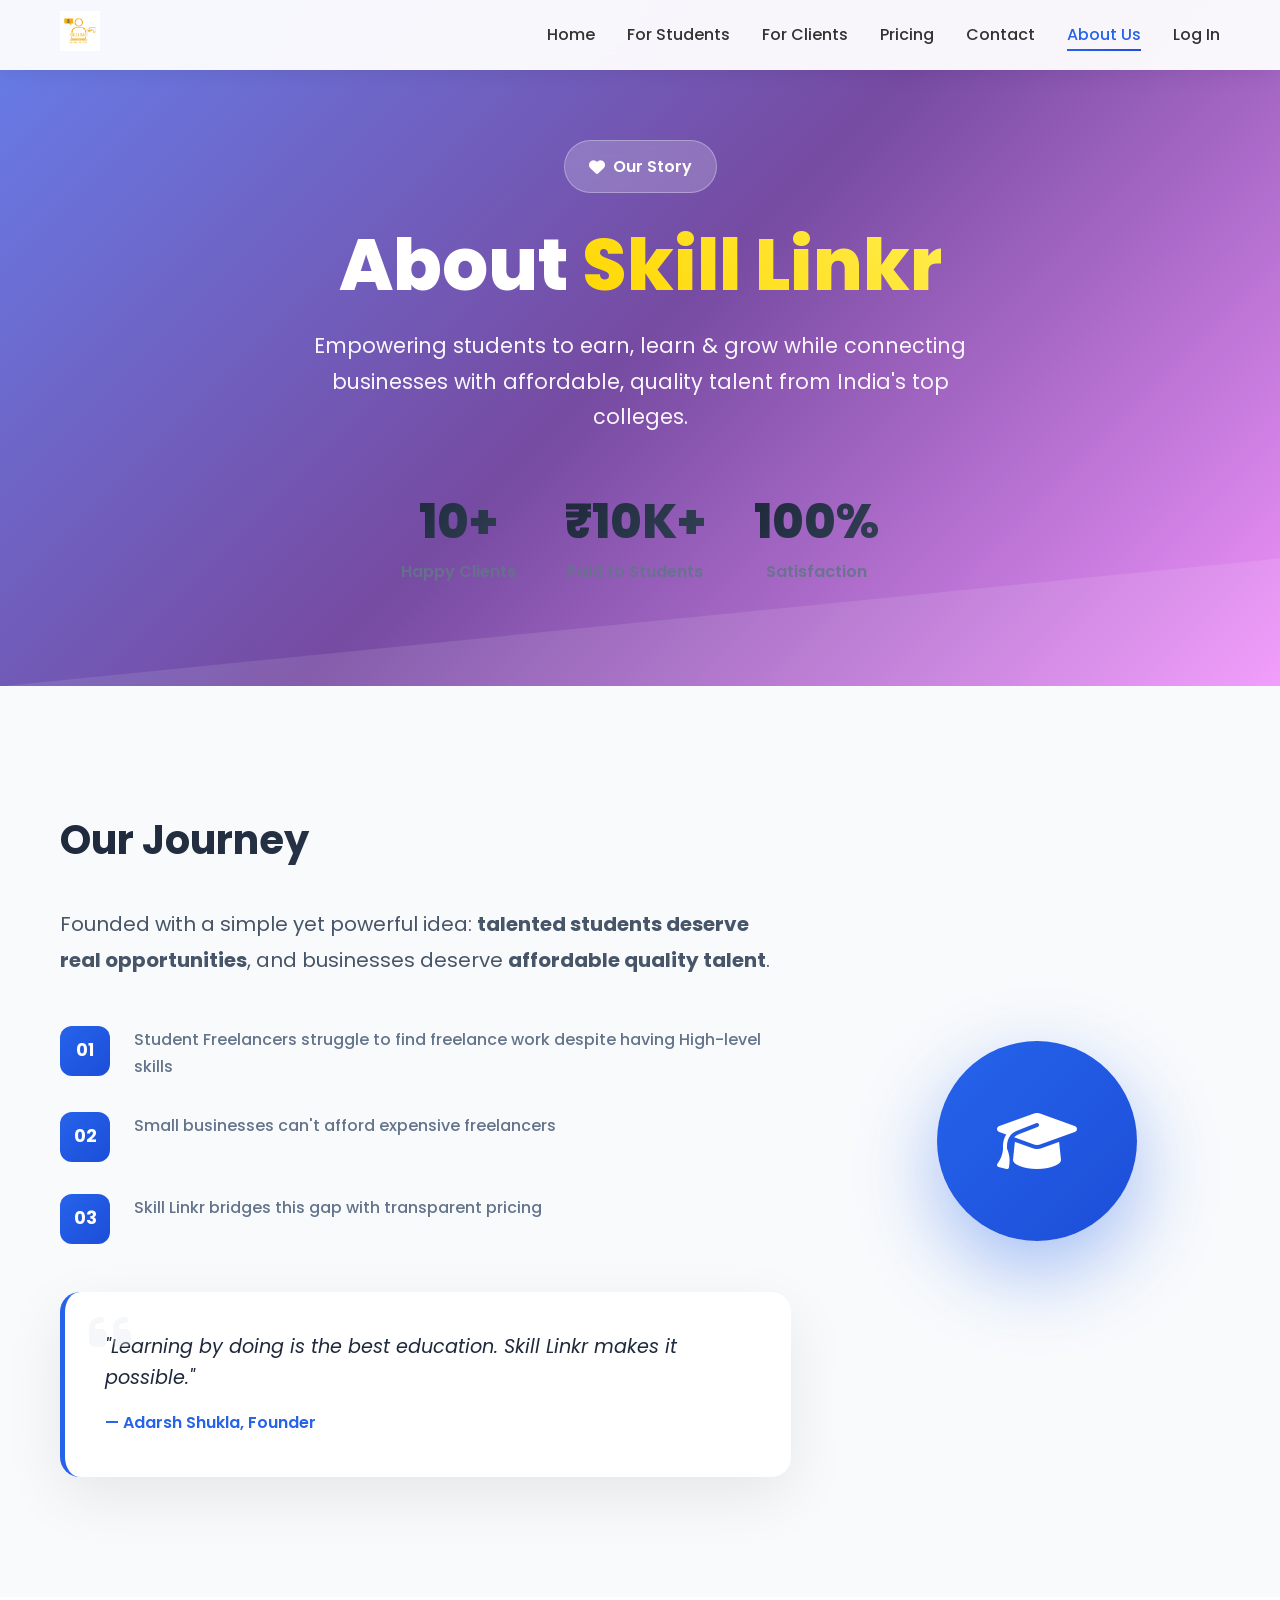
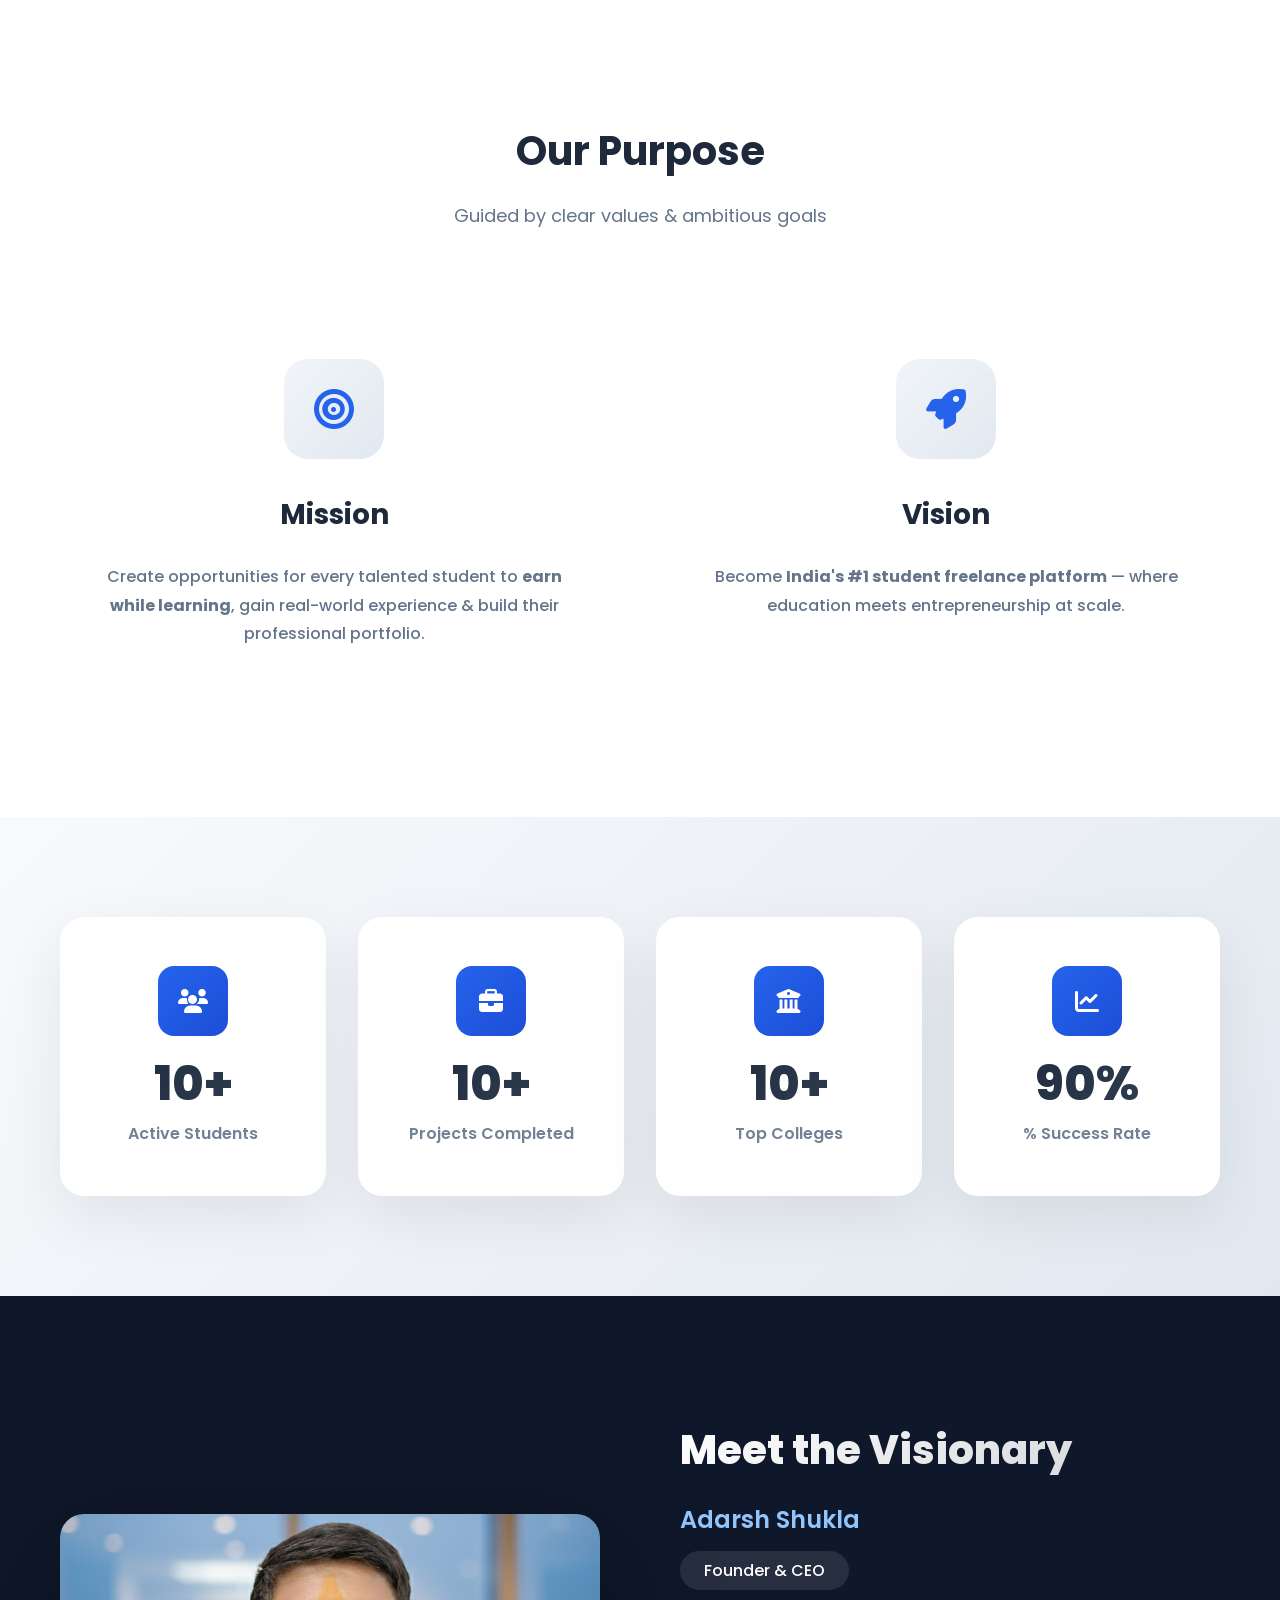
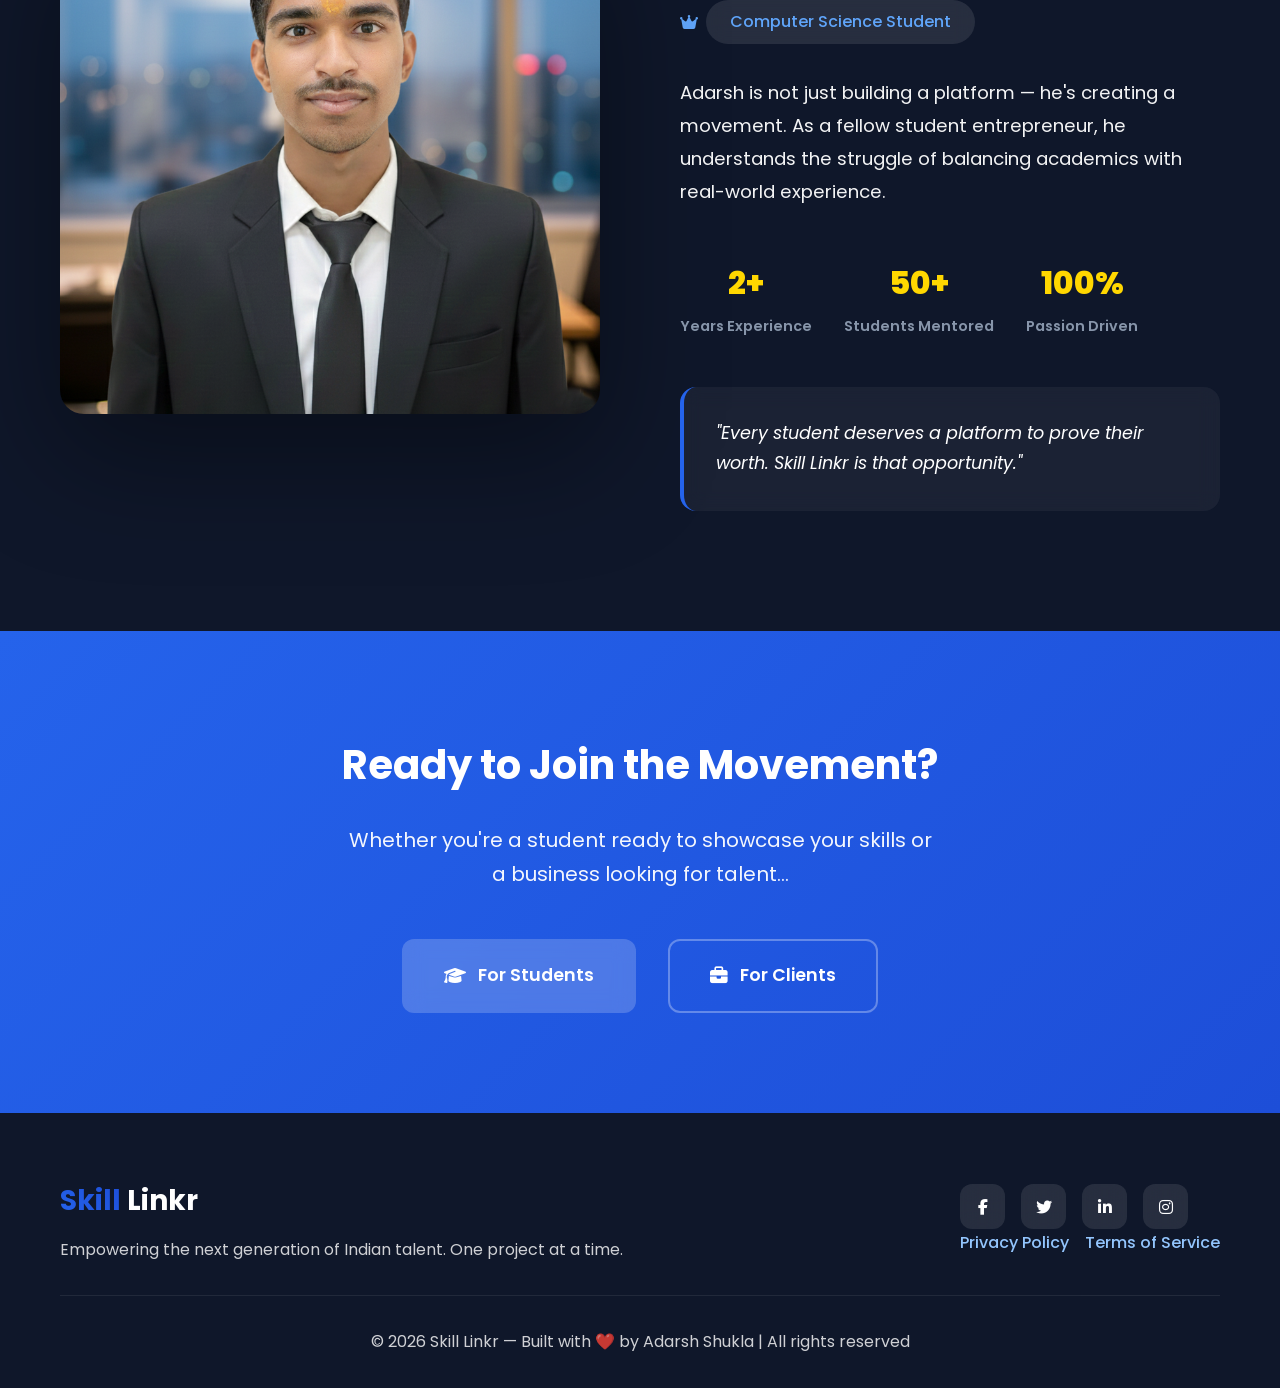
==== about.html @ 1a281417 "Update about.html" ====
<!DOCTYPE html>
<html lang="en">
<head>
  <meta charset="UTF-8" />
  <meta name="viewport" content="width=device-width, initial-scale=1.0" />
  <title>About Us | Skill Linkr - Empowering Student Talent</title>
  <meta name="description" content="Learn about Skill Linkr's mission to empower students through freelancing opportunities & connect businesses with affordable talent.">
  <link href="https://fonts.googleapis.com/css2?family=Poppins:wght@300;400;500;600;700;800&display=swap" rel="stylesheet">
  <link rel="stylesheet" href="https://cdnjs.cloudflare.com/ajax/libs/font-awesome/6.4.0/css/all.min.css">
  <link rel="stylesheet" href="styleabout.css">
</head>
<body>
  <!-- Navbar --> 
  <header class="header"> 
    <div class="container"> 
      <div class="logo">  
        <img src="_Skill Linkr Personal Logo (1).png" alt="Skill Linkr Logo">
      </div>
      <div class="menu-toggle">
        <i class="fas fa-bars"></i>
      </div>
      <nav class="nav">
        <ul id="nav-menu">
          <li><a href="index.html">Home</a></li>
          <li><a href="for-students.html">For Students</a></li>
          <li><a href="for-client.html">For Clients</a></li>
          <li><a href="pricing.html">Pricing</a></li>
          <li><a href="contact.html">Contact</a></li>
          <li><a href="about.html" class="active">About Us</a></li>
          <li><a href="login.html" id="log In">Log In</a></li>
        </ul>
      </nav>
    </div>
  </header>

  <!-- Hero Section -->
  <section class="hero-about">
    <div class="container">
      <div class="hero-content">
        <div class="hero-badge">
          <i class="fas fa-heart"></i>
          <span>Our Story</span>
        </div>
        <h1>About <span>Skill Linkr</span></h1>
        <p class="hero-subtitle">
          Empowering students to earn, learn & grow while connecting businesses 
          with affordable, quality talent from India's top colleges.
        </p>
        <div class="hero-stats">
          <div class="stat">
            <div class="stat-number">10+</div>
            <div class="stat-label">Happy Clients</div>
          </div>
          <div class="stat">
            <div class="stat-number">₹10K+</div>
            <div class="stat-label">Paid to Students</div>
          </div>
          <div class="stat">
            <div class="stat-number">100%</div>
            <div class="stat-label">Satisfaction</div>
          </div>
        </div>
      </div>
    </div>
  </section>

  <!-- Story Section -->
  <section class="about-story">
    <div class="container">
      <div class="story-content">
        <div class="story-text">
          <h2>Our Journey</h2>
          <p class="story-lead">
            Founded with a simple yet powerful idea: <strong>talented students deserve real opportunities</strong>, 
            and businesses deserve <strong>affordable quality talent</strong>.
          </p>
          <div class="story-points">
            <div class="story-point">
              <div class="point-number">01</div>
              <p>Student Freelancers struggle to find freelance work despite having High-level skills</p>
            </div>
            <div class="story-point">
              <div class="point-number">02</div>
              <p>Small businesses can't afford expensive freelancers</p>
            </div>
            <div class="story-point">
              <div class="point-number">03</div>
              <p>Skill Linkr bridges this gap with transparent pricing</p>
            </div>
          </div>
          <blockquote class="story-quote">
            <i class="fas fa-quote-left"></i>
            <p>"Learning by doing is the best education. Skill Linkr makes it possible."</p>
            <cite>— Adarsh Shukla, Founder</cite>
          </blockquote>
        </div>
        <div class="story-visual">
          <div class="visual-circle">
            <i class="fas fa-graduation-cap"></i>
          </div>
        </div>
      </div>
    </div>
  </section>

  <!-- Mission & Vision -->
  <section class="about-mission">
    <div class="container">
      <div class="section-header">
        <h2>Our Purpose</h2>
        <p>Guided by clear values & ambitious goals</p>
      </div>
      <div class="mission-grid">
        <div class="mission-card mission">
          <div class="mission-icon">
            <i class="fas fa-bullseye"></i>
          </div>
          <h3>Mission</h3>
          <p>
            Create opportunities for every talented student to <strong>earn while learning</strong>, 
            gain real-world experience & build their professional portfolio.
          </p>
        </div>
        <div class="mission-card vision">
          <div class="mission-icon">
            <i class="fas fa-rocket"></i>
          </div>
          <h3>Vision</h3>
          <p>
            Become <strong>India's #1 student freelance platform</strong> — where 
            education meets entrepreneurship at scale.
          </p>
        </div>
      </div>
    </div>
  </section>

  <!-- Stats Section -->
  <section class="about-stats">
    <div class="container">
      <div class="stats-grid">
        <div class="stat-card">
          <div class="stat-icon">
            <i class="fas fa-users"></i>
          </div>
          <div class="stat-number" data-target="500">10+</div>
          <div class="stat-label">Active Students</div>
        </div>
        <div class="stat-card">
          <div class="stat-icon">
            <i class="fas fa-briefcase"></i>
          </div>
          <div class="stat-number" data-target="250">10+</div>
          <div class="stat-label">Projects Completed</div>
        </div>
        <div class="stat-card">
          <div class="stat-icon">
            <i class="fas fa-university"></i>
          </div>
          <div class="stat-number" data-target="50">10+</div>
          <div class="stat-label">Top Colleges</div>
        </div>
        <div class="stat-card">
          <div class="stat-icon">
            <i class="fas fa-chart-line"></i>
          </div>
          <div class="stat-number" data-target="98">90%</div>
          <div class="stat-label">% Success Rate</div>
        </div>
      </div>
    </div>
  </section>

  <!-- Founder Section -->
  <section class="founder-section">
    <div class="container">
      <div class="founder-container">
        <div class="founder-image">
          <img src="adarshshukla.png" alt="Adarsh Shukla - Founder of Skill Linkr" loading="lazy">
          <div class="image-overlay">
            <div class="overlay-content">
              <i class="fab fa-instagram"></i>
              <a href="https://www.instagram.com/radheyvallabh8/" target="_blank" rel="noopener noreferrer">
                Follow @radheyvallabh8
              </a>
            </div>
          </div>
        </div>
        
        <div class="founder-content">
          <h2>Meet the Visionary</h2>
          <h3>Adarsh Shukla</h3>
          <div class="founder-role">
            <span>Founder & CEO</span>
            <div class="role-highlight">
              <i class="fas fa-crown"></i>
              <span>Computer Science Student</span>
            </div>
          </div>
          
          <p class="founder-bio">
            Adarsh is not just building a platform — he's creating a movement. 
            As a fellow student entrepreneur, he understands the struggle of 
            balancing academics with real-world experience.
          </p>
          
          <div class="founder-stats">
            <div class="founder-stat">
              <div class="stat-value">2+</div>
              <div class="stat-label">Years Experience</div>
            </div>
            <div class="founder-stat">
              <div class="stat-value">50+</div>
              <div class="stat-label">Students Mentored</div>
            </div>
            <div class="founder-stat">
              <div class="stat-value">100%</div>
              <div class="stat-label">Passion Driven</div>
            </div>
          </div>
          
          <blockquote class="founder-quote">
            "Every student deserves a platform to prove their worth. Skill Linkr is that opportunity."
          </blockquote>
        </div>
      </div>
    </div>
  </section>

  <!-- CTA Section -->
  <section class="about-cta">
    <div class="container">
      <h2>Ready to Join the Movement?</h2>
      <p>Whether you're a student ready to showcase your skills or a business looking for talent...</p>
      <div class="cta-buttons">
        <a href="for-students.html" class="btn btn-primary">
          <i class="fas fa-graduation-cap"></i>
          For Students
        </a>
        <a href="for-client.html" class="btn btn-secondary">
          <i class="fas fa-briefcase"></i>
          For Clients
        </a>
      </div>
    </div>
  </section>

  <!-- Footer -->
  <footer class="footer">
    <div class="container">
      <div class="footer-content">
        <div class="footer-left">
          <h4><span>Skill</span> Linkr</h4>
          <p>Empowering the next generation of Indian talent. One project at a time.</p>
        </div>
        <div class="footer-right">
          <div class="social-links">
            <a href="#"><i class="fab fa-facebook-f"></i></a>
            <a href="#"><i class="fab fa-twitter"></i></a>
            <a href="#"><i class="fab fa-linkedin-in"></i></a>
            <a href="https://www.instagram.com/radheyvallabh8/" target="_blank" rel="noopener noreferrer">
              <i class="fab fa-instagram"></i>
            </a>
          </div>
          <div class="footer-links">
            <a href="privacy.html">Privacy Policy</a>
            <a href="terms.html">Terms of Service</a>
          </div>
        </div>
      </div>
      <div class="footer-bottom">
        <p>© 2026 Skill Linkr — Built with ❤️ by Adarsh Shukla | All rights reserved</p>
      </div>
    </div>
  </footer>

  <script src="about-scriptabout.js"></script>
</body>
</html>
---- styleabout.css ----
/* style.css - Enhanced About Page */
* {
  margin: 0;
  padding: 0;
  box-sizing: border-box;
}

body {
  font-family: 'Poppins', sans-serif;
  line-height: 1.7;
  color: #2d3748;
  overflow-x: hidden;
}

.container {
  max-width: 1200px;
  margin: 0 auto;
  padding: 0 20px;
}

/* Header - Same as previous pages */
.header {
  background: rgba(255, 255, 255, 0.95);
  backdrop-filter: blur(10px);
  position: fixed;
  top: 0;
  width: 100%;
  z-index: 1000;
  box-shadow: 0 2px 20px rgba(0, 0, 0, 0.08);
  transition: all 0.3s ease;
}

.header .container {
  display: flex;
  justify-content: space-between;
  align-items: center;
  padding: 1rem 20px;
  height: 70px;
}

.logo img { height: 40px; width: auto; }

.menu-toggle {
  display: none;
  font-size: 1.5rem;
  cursor: pointer;
  color: #2563eb;
}

.nav ul {
  display: flex;
  list-style: none;
  gap: 2rem;
  align-items: center;
}

.nav a {
  text-decoration: none;
  color: #333;
  font-weight: 500;
  transition: all 0.3s ease;
  position: relative;
}

.nav a:hover, .nav a.active { color: #2563eb; }

.nav a.active::after {
  content: '';
  position: absolute;
  bottom: -5px;
  left: 0;
  width: 100%;
  height: 2px;
  background: linear-gradient(90deg, #2563eb, #1d4ed8);
}

/* Hero Section */
.hero-about {
  background: linear-gradient(135deg, #667eea 0%, #764ba2 50%, #f093fb 100%);
  color: white;
  padding: 140px 0 100px;
  position: relative;
  overflow: hidden;
}

.hero-about::before {
  content: '';
  position: absolute;
  inset: 0;
  background: url('data:image/svg+xml,<svg xmlns="http://www.w3.org/2000/svg" viewBox="0 0 1000 100" fill="rgba(255,255,255,0.1)"><polygon points="0,100 1000,0 1000,100"/></svg>');
  background-size: cover;
}

.hero-content {
  text-align: center;
  max-width: 900px;
  margin: 0 auto;
}

.hero-badge {
  display: inline-flex;
  align-items: center;
  gap: 0.5rem;
  background: rgba(255, 255, 255, 0.2);
  backdrop-filter: blur(10px);
  padding: 0.75rem 1.5rem;
  border-radius: 50px;
  margin-bottom: 2rem;
  font-weight: 600;
  border: 1px solid rgba(255, 255, 255, 0.3);
}

.hero-about h1 {
  font-size: clamp(3rem, 6vw, 4.5rem);
  font-weight: 800;
  margin-bottom: 1.5rem;
  line-height: 1.1;
}

.hero-about h1 span {
  background: linear-gradient(45deg, #ffd700, #ffed4e);
  -webkit-background-clip: text;
  -webkit-text-fill-color: transparent;
  background-clip: text;
}

.hero-subtitle {
  font-size: 1.3rem;
  opacity: 0.95;
  margin-bottom: 4rem;
  max-width: 700px;
  margin-left: auto;
  margin-right: auto;
  font-weight: 400;
}

.hero-stats {
  display: flex;
  justify-content: center;
  gap: 3rem;
  flex-wrap: wrap;
}

.stat {
  text-align: center;
}

.stat-number {
  font-size: 2.5rem;
  font-weight: 800;
  background: linear-gradient(45deg, #fff, rgba(255,255,255,0.8));
  -webkit-background-clip: text;
  -webkit-text-fill-color: transparent;
  background-clip: text;
  margin-bottom: 0.25rem;
  line-height: 1;
}

.stat-label {
  font-size: 0.95rem;
  opacity: 0.9;
  font-weight: 500;
}

/* Story Section */
.about-story {
  padding: 120px 0;
  background: #f8fafc;
}

.story-content {
  display: grid;
  grid-template-columns: 2fr 1fr;
  gap: 4rem;
  align-items: center;
}

.story-text h2 {
  font-size: 2.5rem;
  font-weight: 700;
  margin-bottom: 2rem;
  background: linear-gradient(135deg, #1e293b, #334155);
  -webkit-background-clip: text;
  -webkit-text-fill-color: transparent;
  background-clip: text;
}

.story-lead {
  font-size: 1.25rem;
  color: #475569;
  margin-bottom: 3rem;
  line-height: 1.8;
}

.story-points {
  display: flex;
  flex-direction: column;
  gap: 2rem;
  margin-bottom: 3rem;
}

.story-point {
  display: flex;
  align-items: flex-start;
  gap: 1.5rem;
}

.point-number {
  width: 50px;
  height: 50px;
  background: linear-gradient(135deg, #2563eb, #1d4ed8);
  color: white;
  border-radius: 12px;
  display: flex;
  align-items: center;
  justify-content: center;
  font-weight: 700;
  font-size: 1.1rem;
  flex-shrink: 0;
}

.story-point p {
  flex: 1;
  color: #64748b;
  line-height: 1.7;
  font-weight: 500;
}

.story-quote {
  background: white;
  padding: 2.5rem;
  border-radius: 20px;
  border-left: 5px solid #2563eb;
  box-shadow: 0 20px 60px rgba(0, 0, 0, 0.08);
  font-style: italic;
  position: relative;
}

.story-quote i {
  font-size: 3rem;
  color: #e2e8f0;
  position: absolute;
  top: 1rem;
  left: 1.5rem;
  opacity: 0.3;
}

.story-quote p {
  font-size: 1.2rem;
  color: #1e293b;
  margin-bottom: 1rem;
  line-height: 1.6;
}

.story-quote cite {
  font-weight: 600;
  color: #2563eb;
  font-style: normal;
}

.story-visual {
  display: flex;
  justify-content: center;
  align-items: center;
}

.visual-circle {
  width: 200px;
  height: 200px;
  background: linear-gradient(135deg, #2563eb, #1d4ed8);
  border-radius: 50%;
  display: flex;
  align-items: center;
  justify-content: center;
  color: white;
  font-size: 4rem;
  box-shadow: 0 30px 80px rgba(37, 99, 235, 0.4);
  animation: float 6s ease-in-out infinite;
}

@keyframes float {
  0%, 100% { transform: translateY(0px); }
  50% { transform: translateY(-20px); }
}

/* Mission Section */
.about-mission {
  padding: 120px 0;
  background: white;
}

.section-header {
  text-align: center;
  max-width: 600px;
  margin: 0 auto 5rem;
}

.section-header h2 {
  font-size: 2.5rem;
  font-weight: 700;
  margin-bottom: 1rem;
  color: #1e293b;
}

.section-header p {
  color: #64748b;
  font-size: 1.125rem;
}

.mission-grid {
  display: grid;
  grid-template-columns: 1fr 1fr;
  gap: 4rem;
}

.mission-card {
  text-align: center;
  padding: 3rem 2rem;
}

.mission-icon {
  width: 100px;
  height: 100px;
  margin: 0 auto 2rem;
  background: linear-gradient(135deg, #f1f5f9, #e2e8f0);
  border-radius: 24px;
  display: flex;
  align-items: center;
  justify-content: center;
  font-size: 2.5rem;
  color: #2563eb;
  transition: all 0.3s ease;
}

.mission.mission-icon { background: linear-gradient(135deg, #10b981, #059669); color: white; }
.vision.mission-icon { background: linear-gradient(135deg, #f59e0b, #d97706); color: white; }

.mission-card:hover .mission-icon {
  transform: scale(1.1) rotate(5deg);
}

.mission-card h3 {
  font-size: 1.75rem;
  font-weight: 700;
  margin-bottom: 1.5rem;
  color: #1e293b;
}

.mission-card p {
  color: #64748b;
  line-height: 1.8;
  font-weight: 500;
}

/* Stats Section */
.about-stats {
  padding: 100px 0;
  background: linear-gradient(135deg, #f8fafc 0%, #e2e8f0 100%);
}

.stats-grid {
  display: grid;
  grid-template-columns: repeat(auto-fit, minmax(220px, 1fr));
  gap: 2rem;
}

.stat-card {
  background: white;
  padding: 3rem 2rem;
  border-radius: 24px;
  text-align: center;
  box-shadow: 0 20px 60px rgba(0, 0, 0, 0.08);
  transition: all 0.4s cubic-bezier(0.4, 0, 0.2, 1);
  border: 1px solid rgba(255, 255, 255, 0.8);
}

.stat-card:hover {
  transform: translateY(-15px);
  box-shadow: 0 40px 100px rgba(0, 0, 0, 0.15);
}

.stat-icon {
  width: 70px;
  height: 70px;
  margin: 0 auto 1.5rem;
  background: linear-gradient(135deg, #2563eb, #1d4ed8);
  border-radius: 16px;
  display: flex;
  align-items: center;
  justify-content: center;
  color: white;
  font-size: 1.5rem;
}

.stat-number {
  font-size: 3rem;
  font-weight: 800;
  background: linear-gradient(135deg, #1e293b, #334155);
  -webkit-background-clip: text;
  -webkit-text-fill-color: transparent;
  background-clip: text;
  line-height: 1;
  margin-bottom: 0.75rem;
}

.stat-label {
  color: #64748b;
  font-weight: 600;
  font-size: 1rem;
}

/* Founder Section */
.founder-section {
  padding: 120px 0;
  background: #0f172a;
  color: white;
}

.founder-container {
  display: grid;
  grid-template-columns: 1fr 1fr;
  gap: 5rem;
  align-items: center;
}

.founder-image {
  position: relative;
  border-radius: 24px;
  overflow: hidden;
  box-shadow: 0 40px 120px rgba(0, 0, 0, 0.4);
}

.founder-image img {
  width: 100%;
  height: 500px;
  object-fit: cover;
  display: block;
  transition: transform 0.5s ease;
}

.founder-image:hover img {
  transform: scale(1.05);
}

.image-overlay {
  position: absolute;
  inset: 0;
  background: linear-gradient(135deg, rgba(37, 99, 235, 0.9), rgba(29, 78, 216, 0.9));
  display: flex;
  align-items: center;
  justify-content: center;
  opacity: 0;
  transition: all 0.4s ease;
}

.founder-image:hover .image-overlay {
  opacity: 1;
}

.overlay-content {
  text-align: center;
  color: white;
}

.overlay-content i {
  font-size: 2.5rem;
  margin-bottom: 1rem;
  display: block;
}

.overlay-content a {
  color: white;
  text-decoration: none;
  font-weight: 600;
  font-size: 1.1rem;
}

.founder-content h2 {
  font-size: 2.5rem;
  font-weight: 800;
  margin-bottom: 1rem;
  background: linear-gradient(135deg, #fff, rgba(255,255,255,0.8));
  -webkit-background-clip: text;
  -webkit-text-fill-color: transparent;
  background-clip: text;
}

.founder-content h3 {
  font-size: 1.5rem;
  color: #93c5fd;
  margin-bottom: 1rem;
  font-weight: 600;
}

.founder-role {
  margin-bottom: 2rem;
}

.founder-role span {
  background: rgba(255, 255, 255, 0.1);
  padding: 0.5rem 1.5rem;
  border-radius: 50px;
  font-weight: 500;
  backdrop-filter: blur(10px);
}

.role-highlight {
  display: flex;
  align-items: center;
  gap: 0.5rem;
  margin-top: 1rem;
  color: #60a5fa;
  font-weight: 500;
}

.founder-bio {
  font-size: 1.15rem;
  line-height: 1.8;
  margin-bottom: 3rem;
  opacity: 0.95;
}

.founder-stats {
  display: flex;
  gap: 2rem;
  margin-bottom: 3rem;
  flex-wrap: wrap;
}

.founder-stat {
  text-align: center;
}

.founder-stat .stat-value {
  font-size: 2rem;
  font-weight: 800;
  color: #ffd700;
  margin-bottom: 0.25rem;
}

.founder-stat .stat-label {
  color: #94a3b8;
  font-size: 0.9rem;
}

.founder-quote {
  background: rgba(255, 255, 255, 0.05);
  padding: 2rem;
  border-radius: 16px;
  border-left: 4px solid #2563eb;
  backdrop-filter: blur(10px);
  font-style: italic;
  font-size: 1.1rem;
}

/* CTA Section */
.about-cta {
  padding: 100px 0;
  background: linear-gradient(135deg, #2563eb 0%, #1d4ed8 100%);
  color: white;
  text-align: center;
}

.about-cta h2 {
  font-size: 2.5rem;
  font-weight: 700;
  margin-bottom: 1.5rem;
}

.about-cta p {
  font-size: 1.25rem;
  opacity: 0.95;
  margin-bottom: 3rem;
  max-width: 600px;
  margin-left: auto;
  margin-right: auto;
}

.cta-buttons {
  display: flex;
  gap: 2rem;
  justify-content: center;
  flex-wrap: wrap;
}

.btn {
  display: inline-flex;
  align-items: center;
  gap: 0.75rem;
  padding: 1.25rem 2.5rem;
  text-decoration: none;
  border-radius: 12px;
  font-weight: 600;
  font-size: 1.1rem;
  transition: all 0.3s ease;
  border: 2px solid transparent;
}

.btn-primary {
  background: rgba(255, 255, 255, 0.2);
  color: white;
  backdrop-filter: blur(10px);
}

.btn-primary:hover {
  background: rgba(255, 255, 255, 0.3);
  transform: translateY(-3px);
}

.btn-secondary {
  background: transparent;
  color: white;
  border-color: rgba(255, 255, 255, 0.3);
}

.btn-secondary:hover {
  background: rgba(255, 255, 255, 0.2);
  border-color: rgba(255, 255, 255, 0.5);
  transform: translateY(-3px);
}

/* Footer */
.footer {
  background: #0f172a;
  color: white;
  padding: 4rem 0 2rem;
}

.footer-content {
  display: flex;
  justify-content: space-between;
  align-items: center;
  margin-bottom: 2rem;
  flex-wrap: wrap;
  gap: 2rem;
}

.footer-left h4 {
  font-size: 1.75rem;
  margin-bottom: 0.75rem;
}

.footer-left h4 span {
  background: linear-gradient(45deg, #2563eb, #1d4ed8);
  -webkit-background-clip: text;
  -webkit-text-fill-color: transparent;
  background-clip: text;
}

.footer-left p { opacity: 0.8; }

.social-links, .footer-links {
  display: flex;
  gap: 1rem;
  align-items: center;
}

.social-links a {
  width: 45px;
  height: 45px;
  background: rgba(255, 255, 255, 0.1);
  border-radius: 12px;
  display: flex;
  align-items: center;
  justify-content: center;
  color: white;
  text-decoration: none;
  transition: all 0.3s ease;
  backdrop-filter: blur(10px);
}

.social-links a:hover {
  background: #2563eb;
  transform: translateY(-3px);
}

.footer-links a {
  color: #93c5fd;
  text-decoration: none;
  font-weight: 500;
}

.footer-links a:hover { color: #2563eb; }

.footer-bottom {
  border-top: 1px solid rgba(255, 255, 255, 0.1);
  padding-top: 2rem;
  text-align: center;
  opacity: 0.8;
}

/* Responsive */
@media (max-width: 1024px) {
  .story-content,
  .founder-container,
  .mission-grid {
    grid-template-columns: 1fr;
    gap: 3rem;
    text-align: center;
  }
  
  .story-point { justify-content: center; }
}

@media (max-width: 768px) {
  .menu-toggle { display: block; }
  .nav { display: none; position: fixed; /* mobile menu styles */ }
  .nav.active { display: flex; /* mobile active styles */ }
  
  .hero-stats,
  .cta-buttons,
  .founder-stats { flex-direction: column; gap: 1.5rem; }
  
  .stats-grid { grid-template-columns: repeat(2, 1fr); }
}

@media (max-width: 480px) {
  .stats-grid { grid-template-columns: 1fr; }
  .container { padding: 0 15px; }
}

/* Animations */
@keyframes fadeInUp {
  from { opacity: 0; transform: translateY(40px); }
  to { opacity: 1; transform: translateY(0); }
}

@keyframes countUp {
  from { opacity: 0; transform: translateY(20px); }
  to { opacity: 1; transform: translateY(0); }
}

section { opacity: 0; animation: fadeInUp 0.8s ease forwards; }
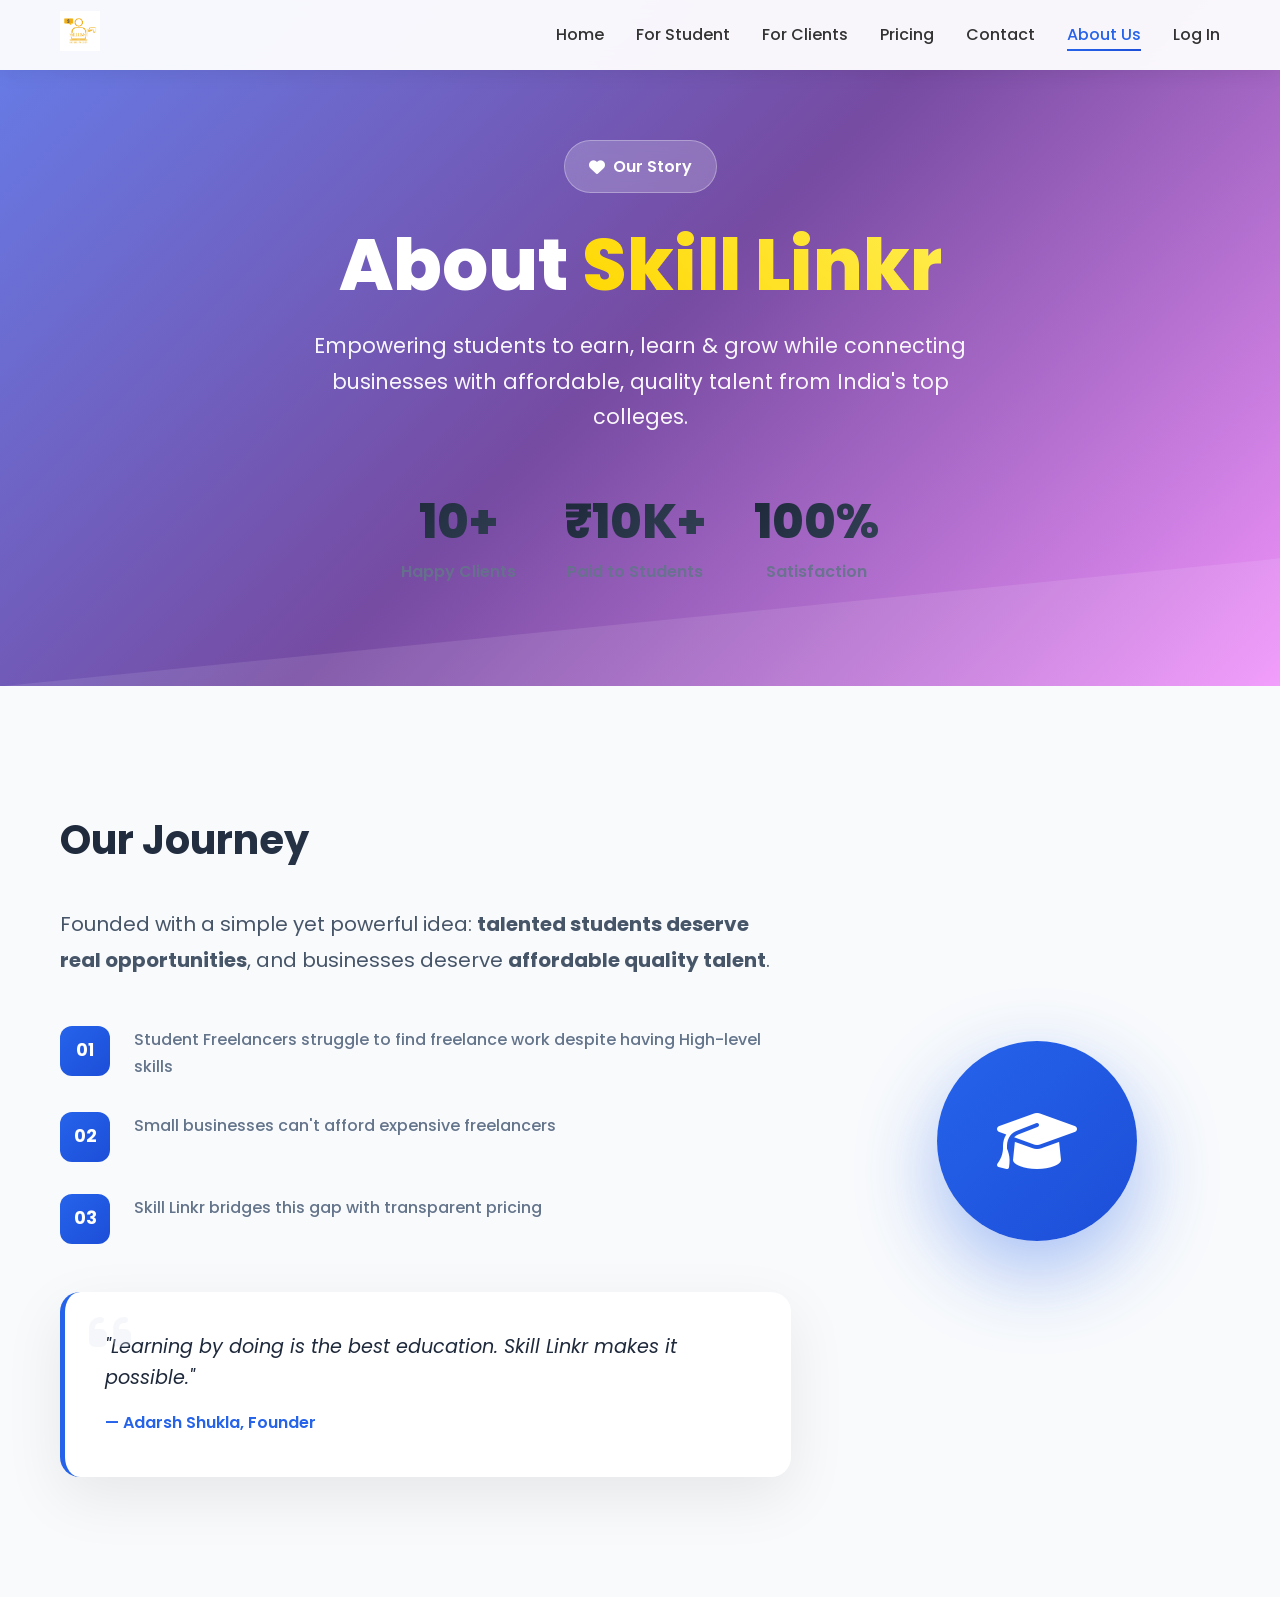
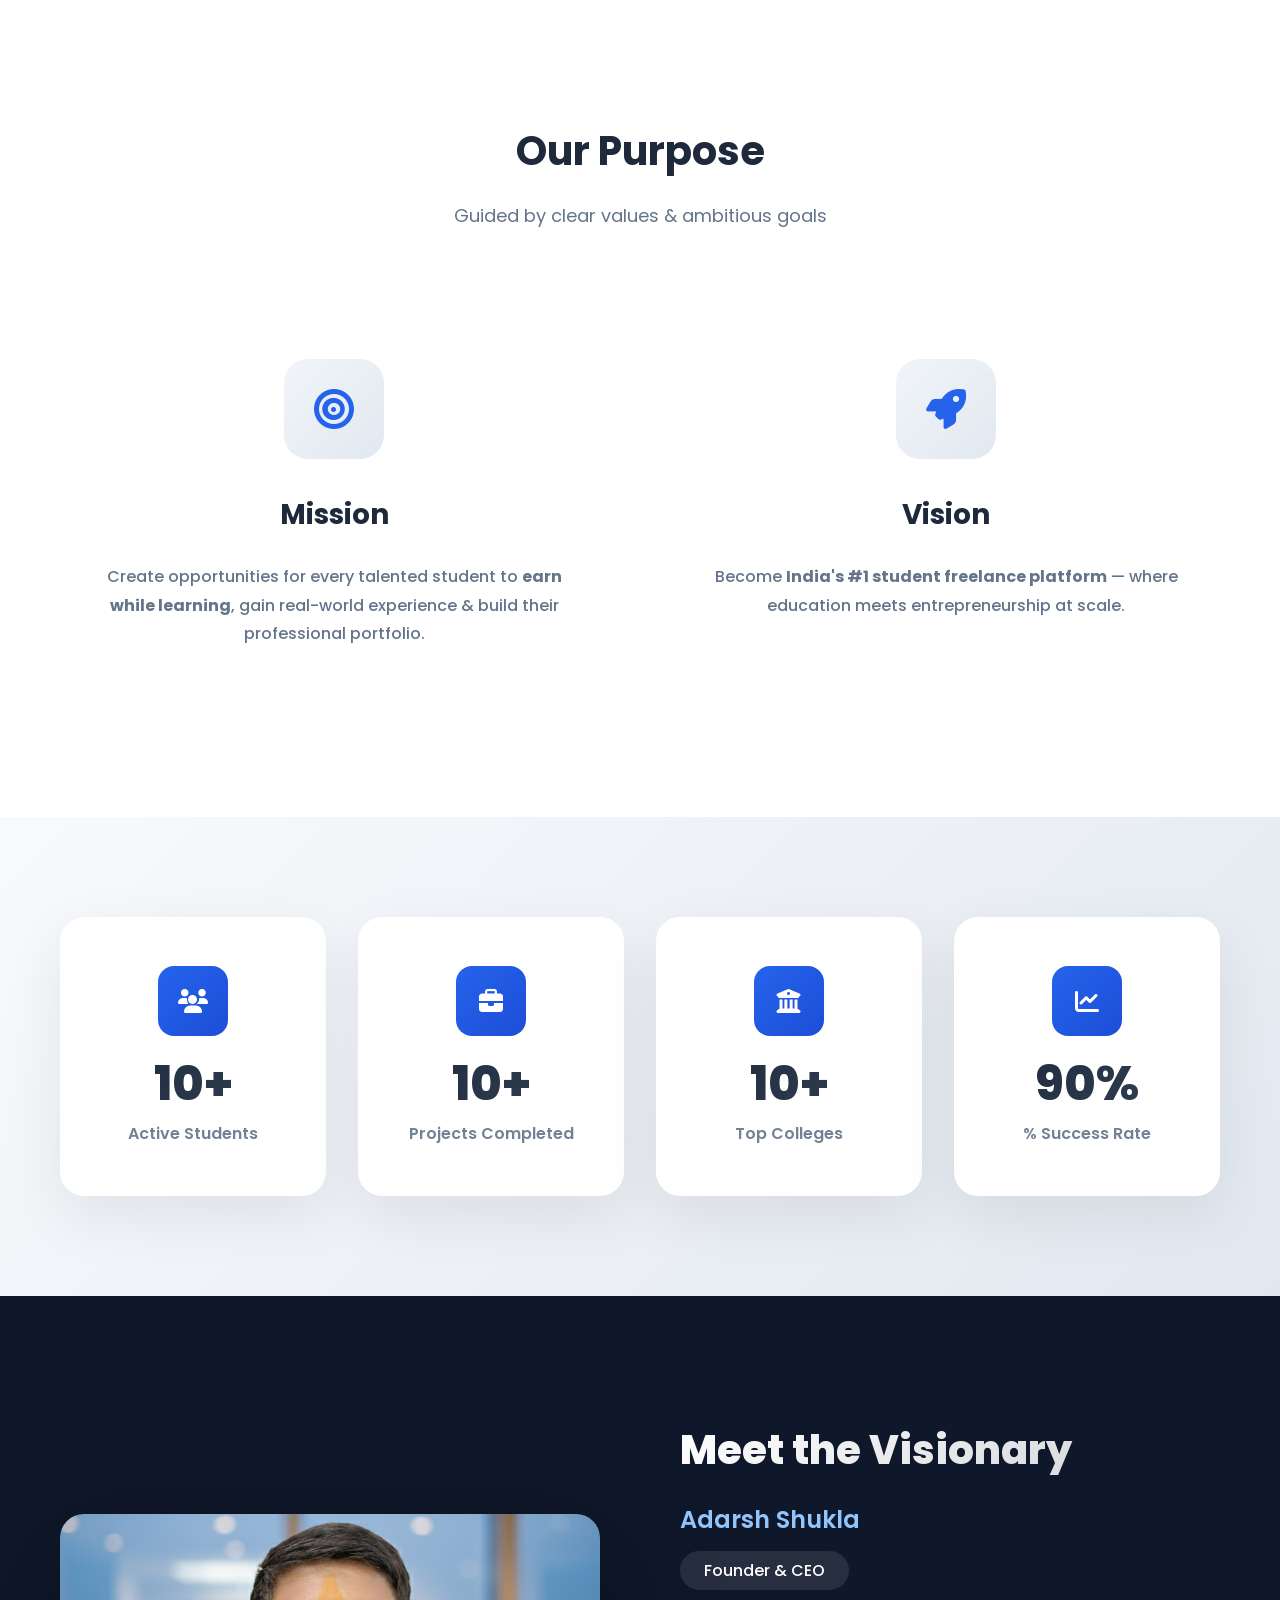
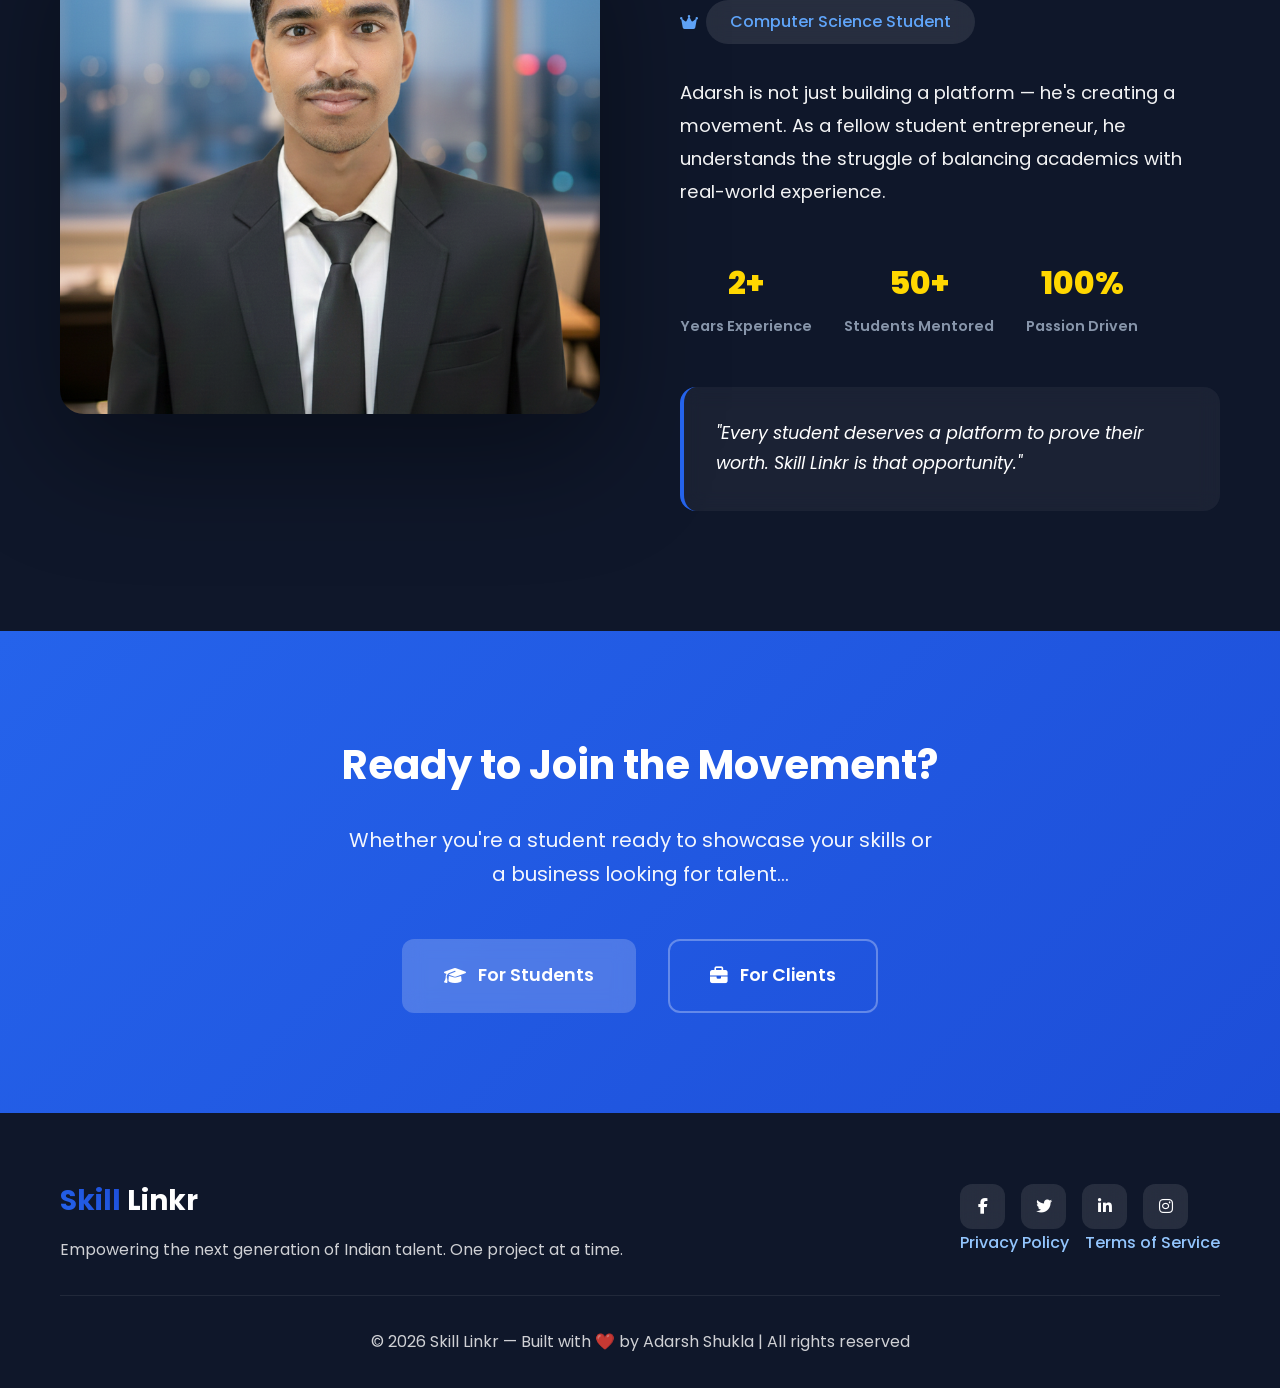
==== commit 9b7abfe8: "Update about.html" ====
--- a/about.html
+++ b/about.html
@@ -22,7 +22,7 @@
       <nav class="nav">
         <ul id="nav-menu">
           <li><a href="index.html">Home</a></li>
-          <li><a href="for-students.html">For Students</a></li>
+          <li><a href="for-students.html">For Student</a></li>
           <li><a href="for-client.html">For Clients</a></li>
           <li><a href="pricing.html">Pricing</a></li>
           <li><a href="contact.html">Contact</a></li>
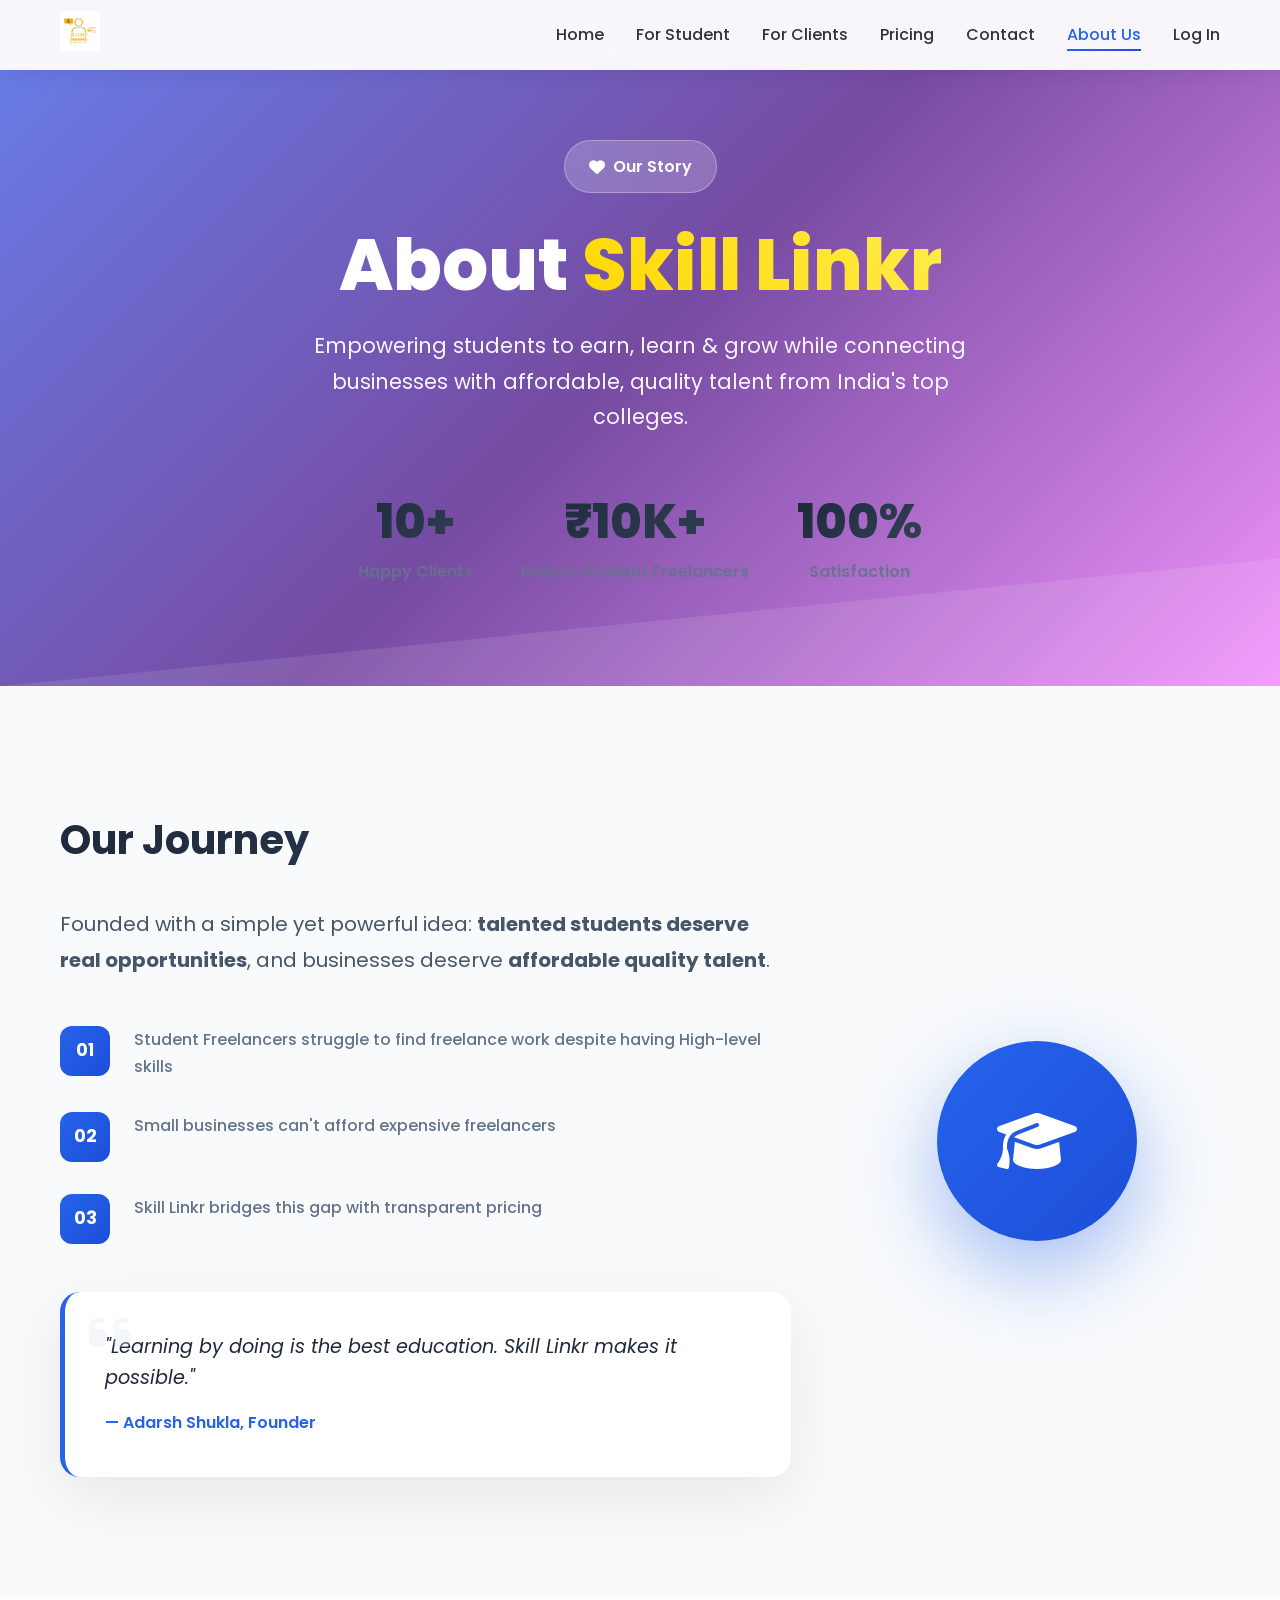
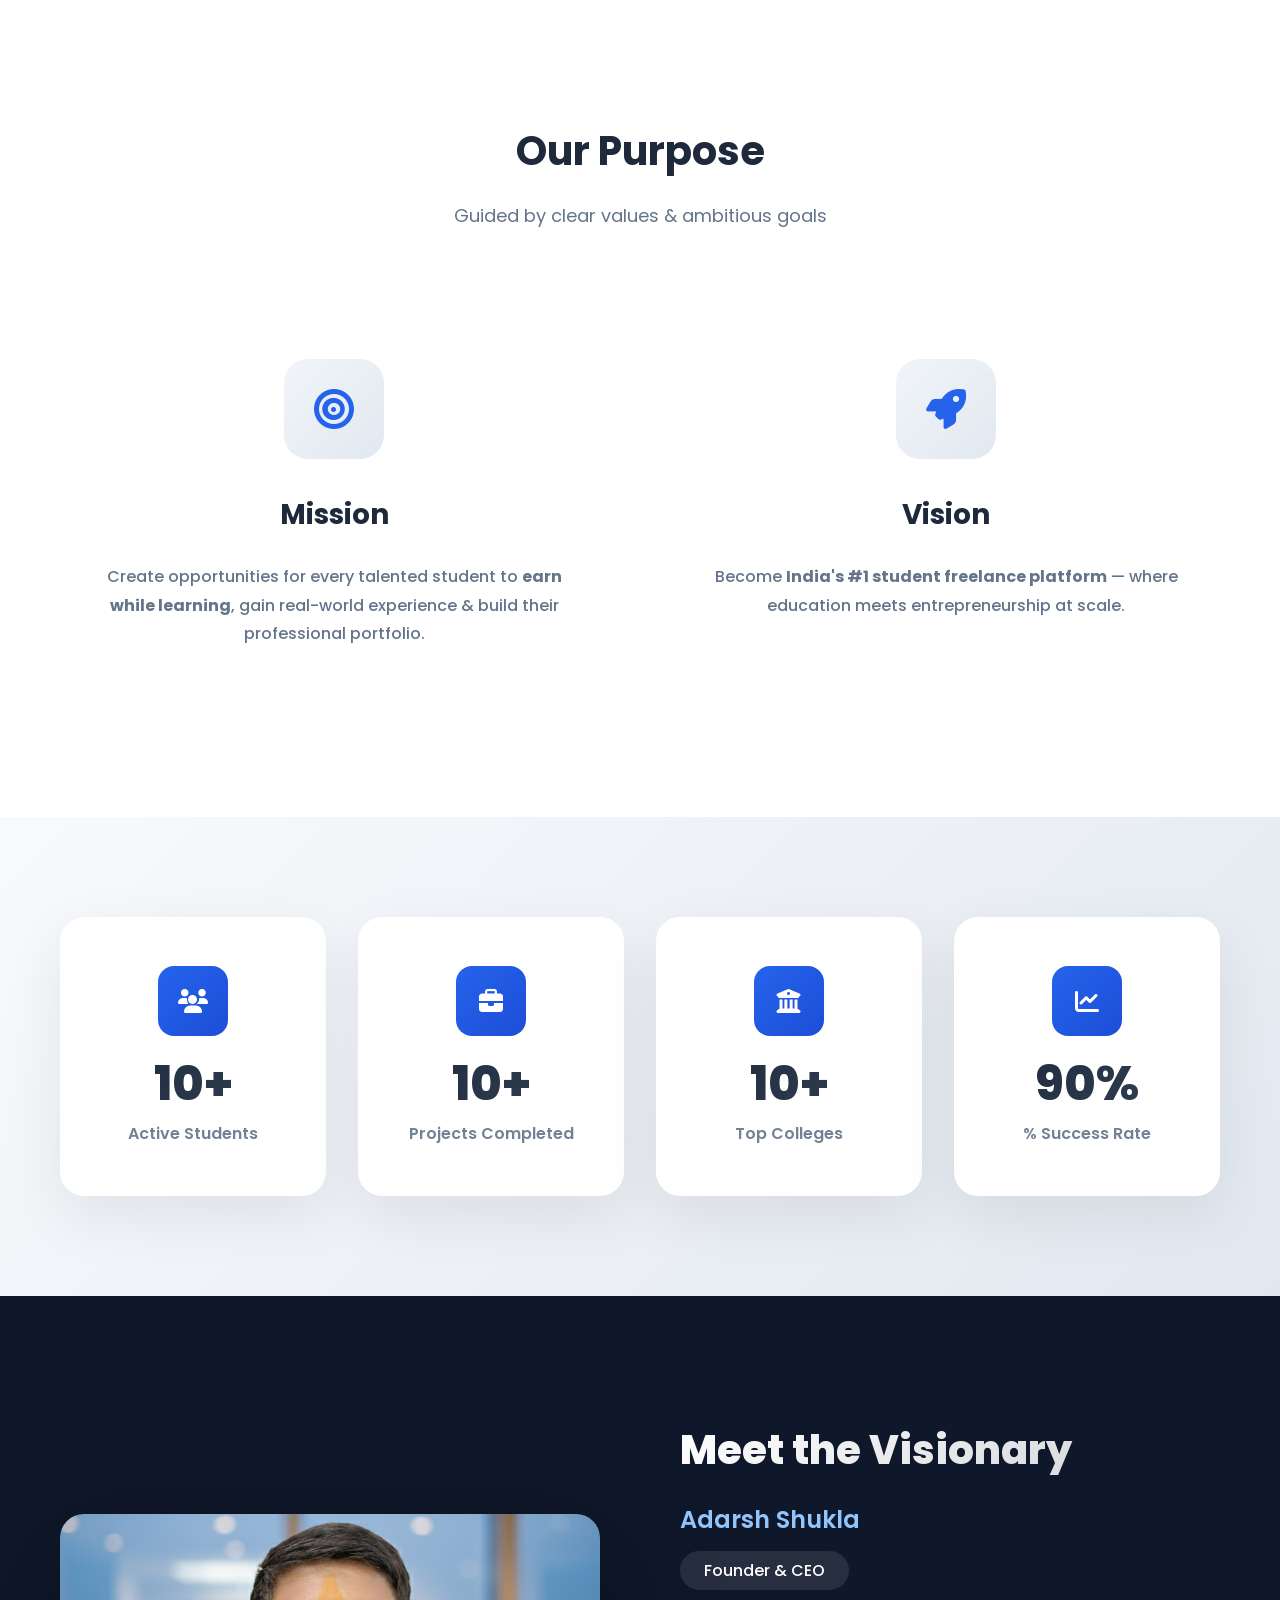
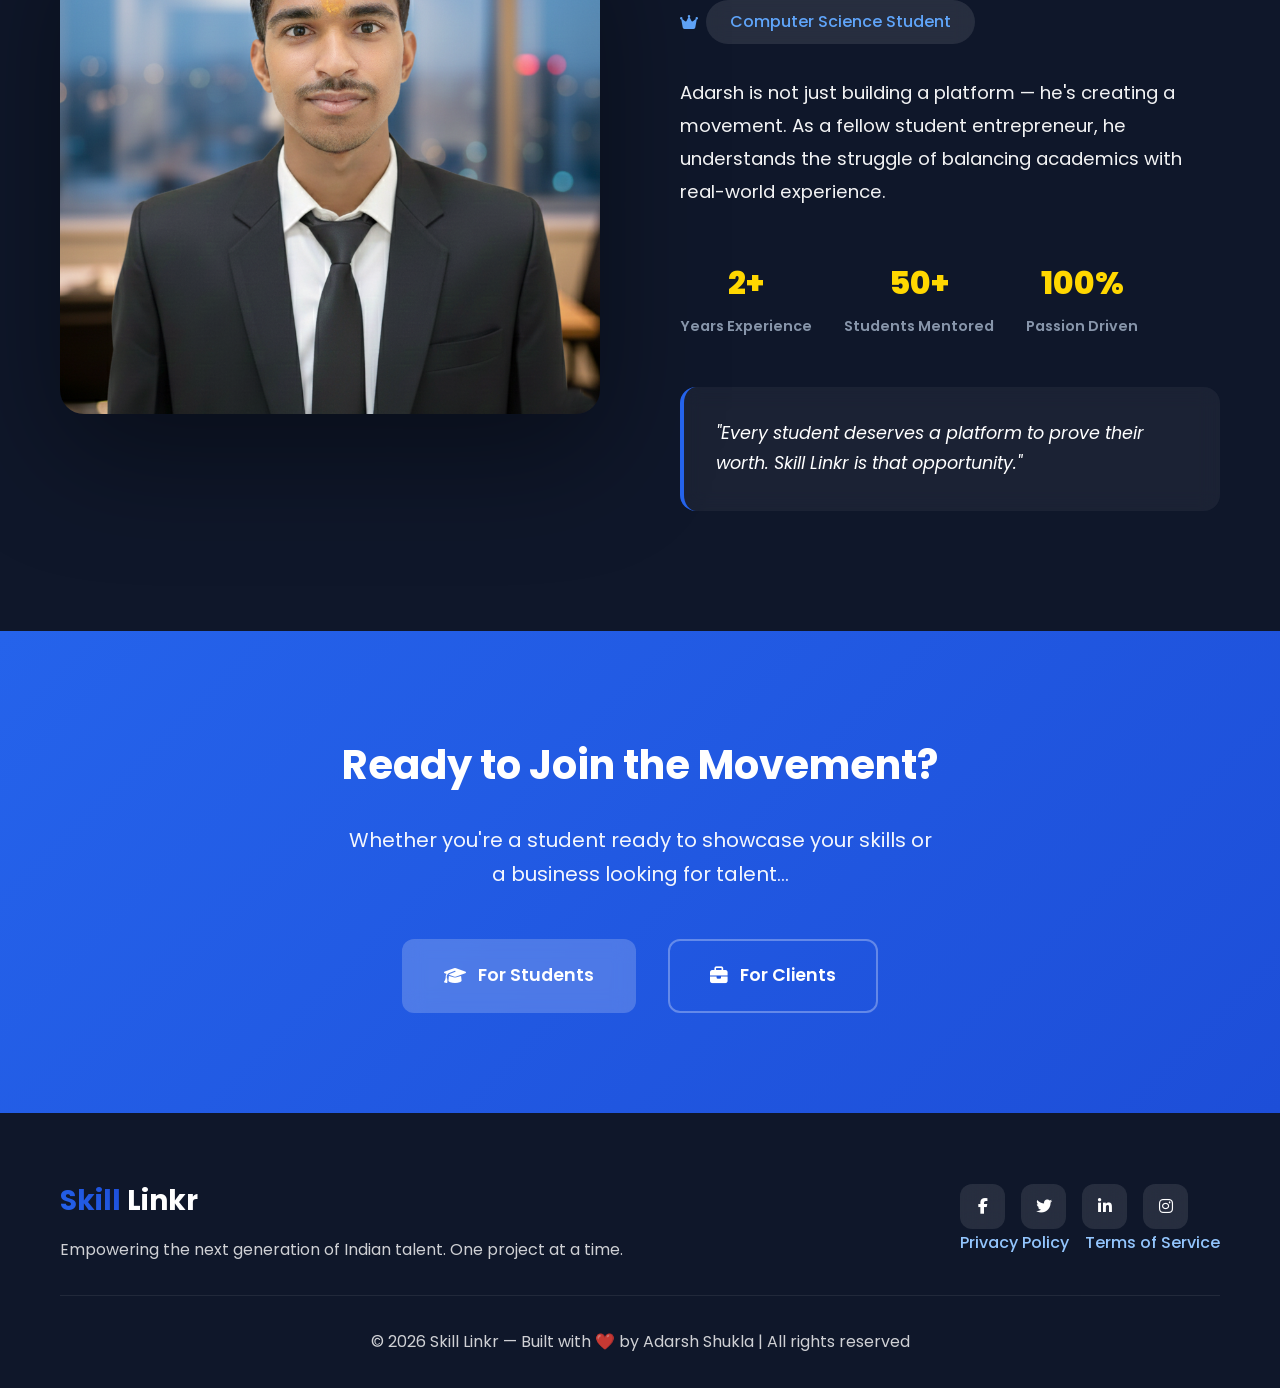
==== commit 61ca1119: "Update about.html" ====
--- a/about.html
+++ b/about.html
@@ -53,7 +53,7 @@
           </div>
           <div class="stat">
             <div class="stat-number">₹10K+</div>
-            <div class="stat-label">Paid to Students</div>
+            <div class="stat-label">Paid to Student Freelancers</div>
           </div>
           <div class="stat">
             <div class="stat-number">100%</div>
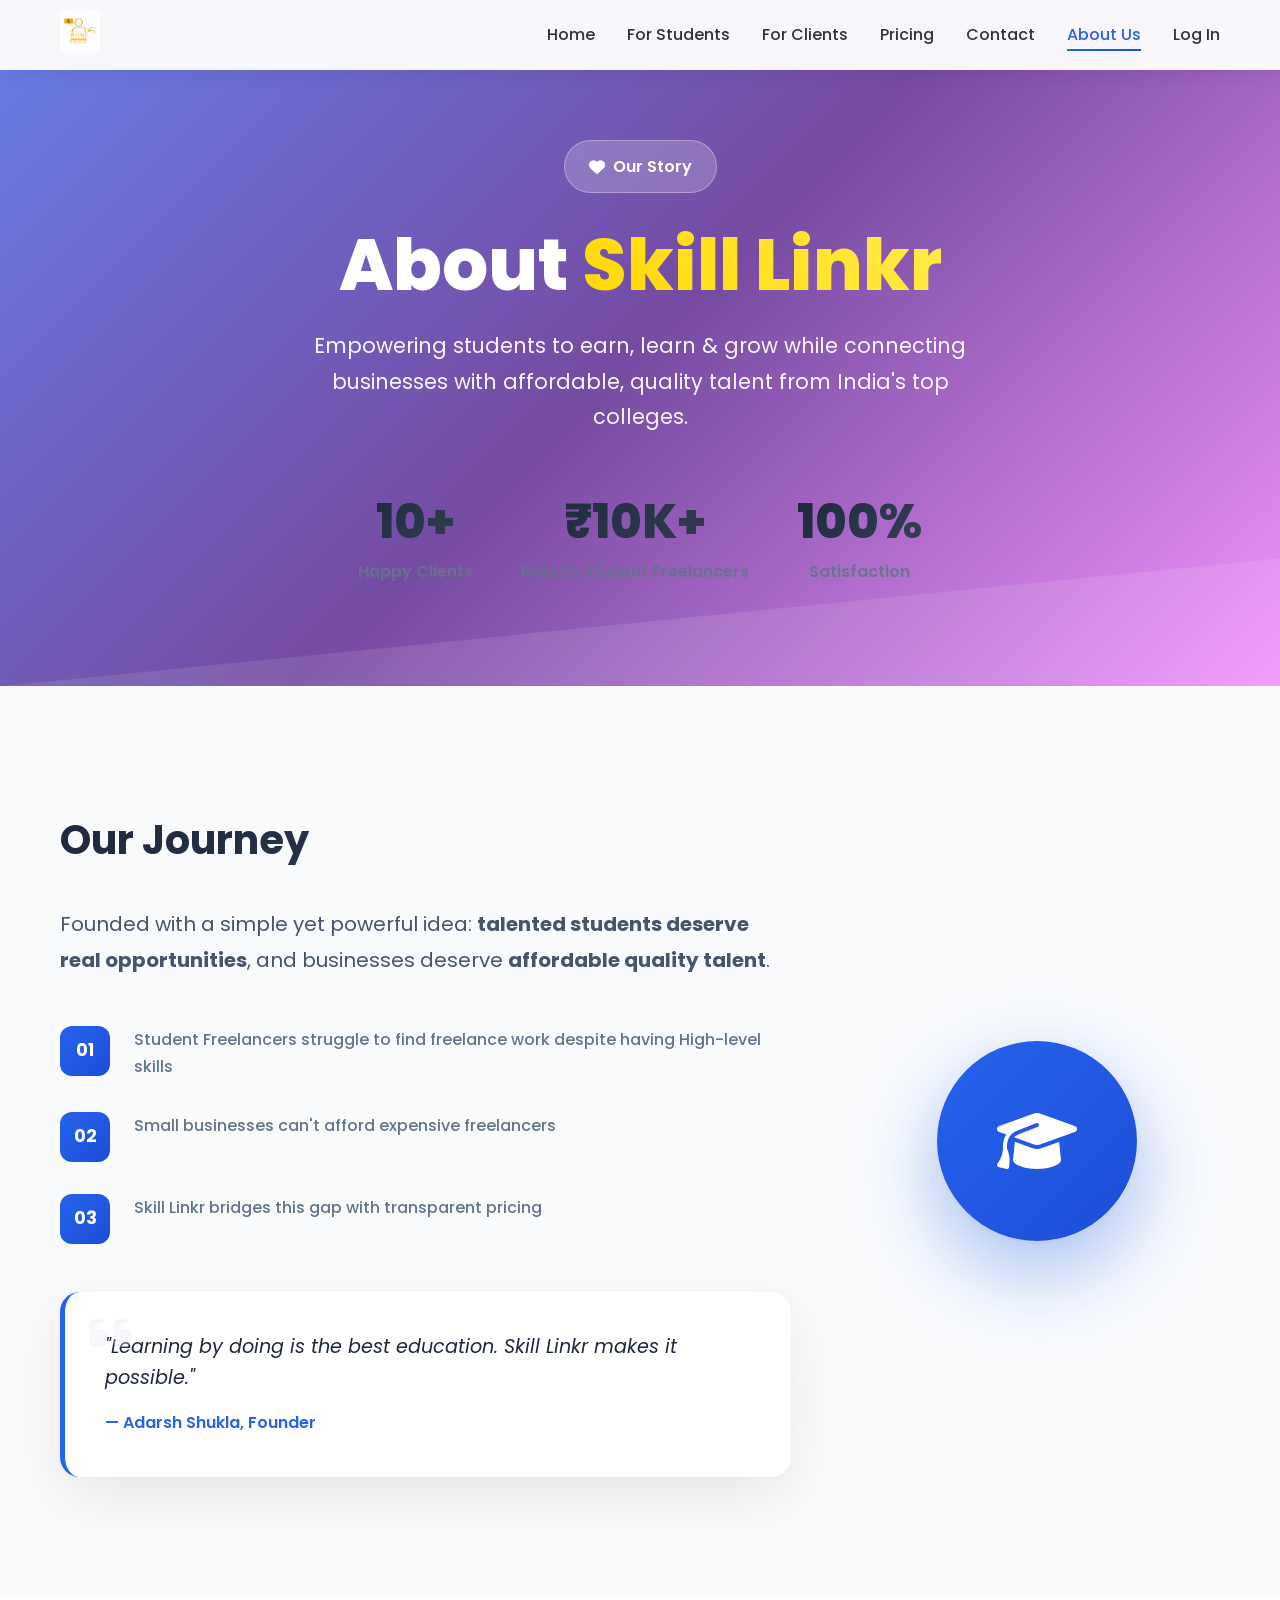
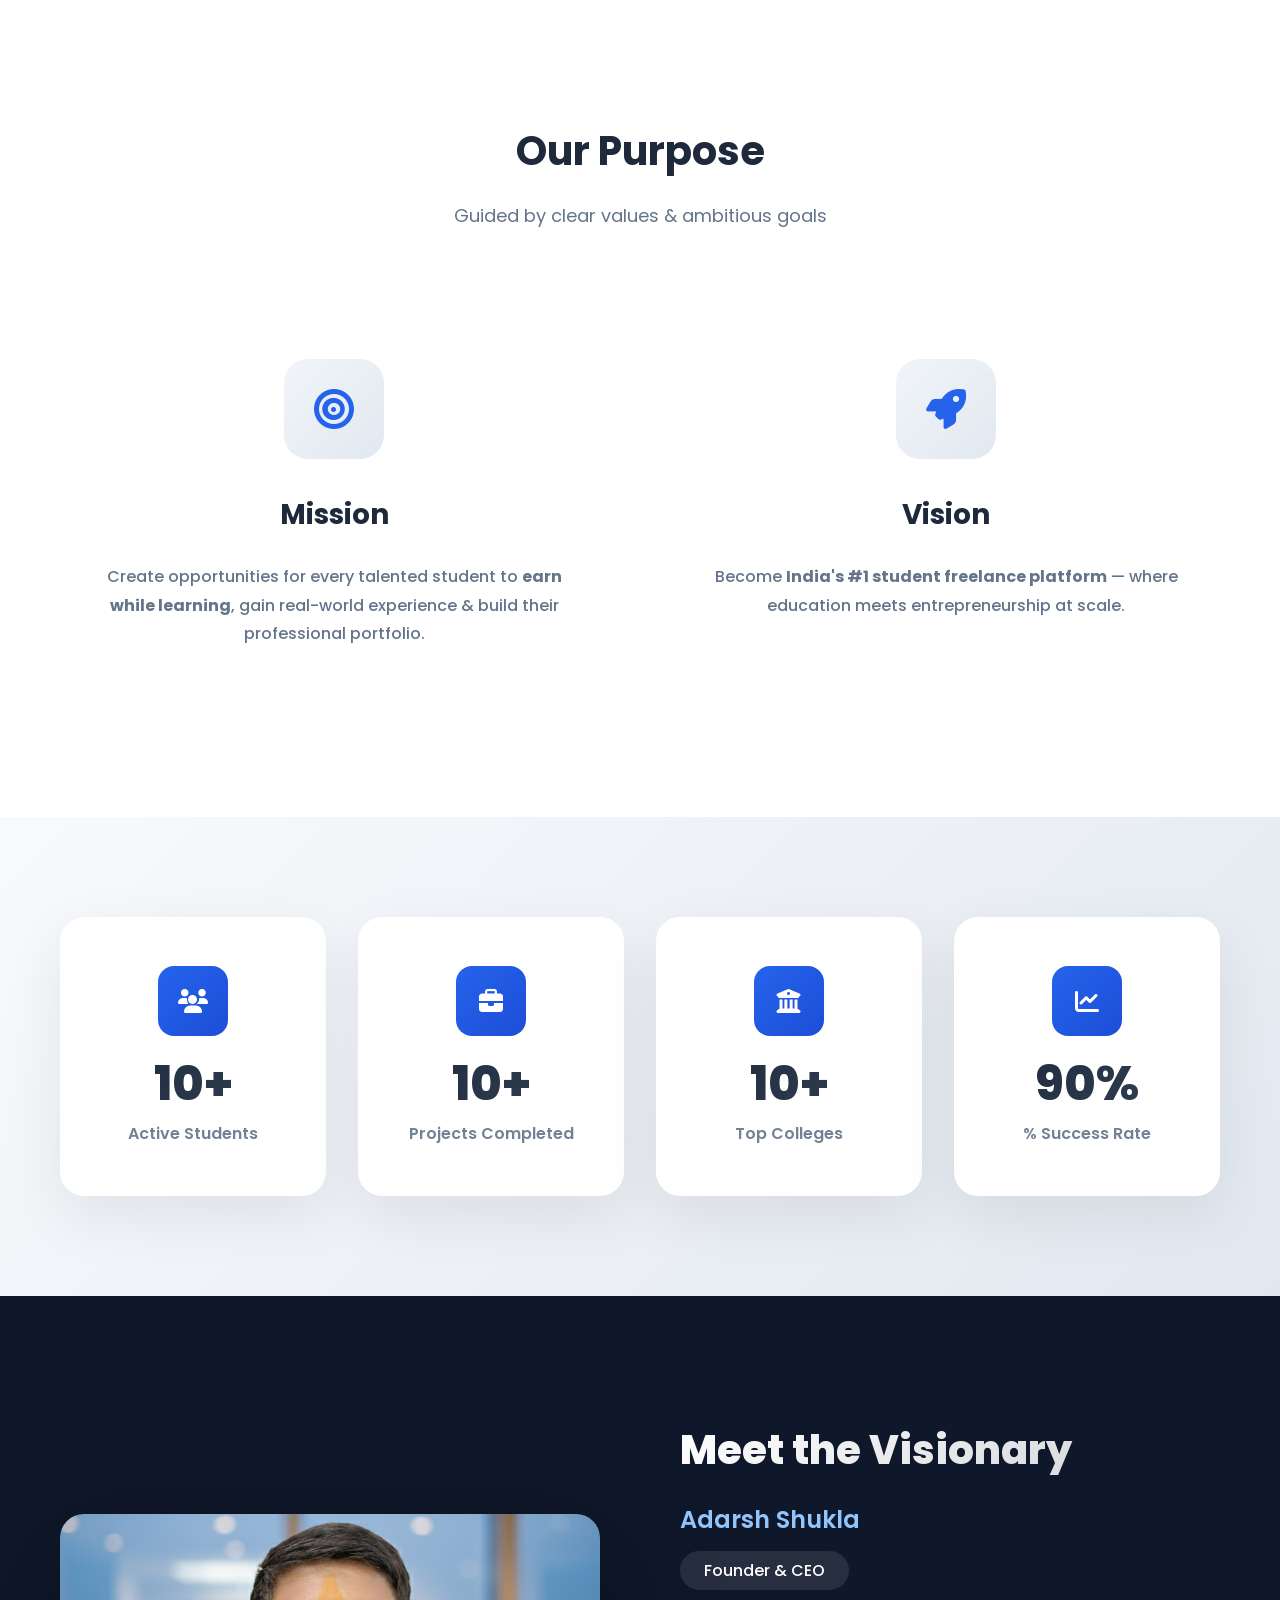
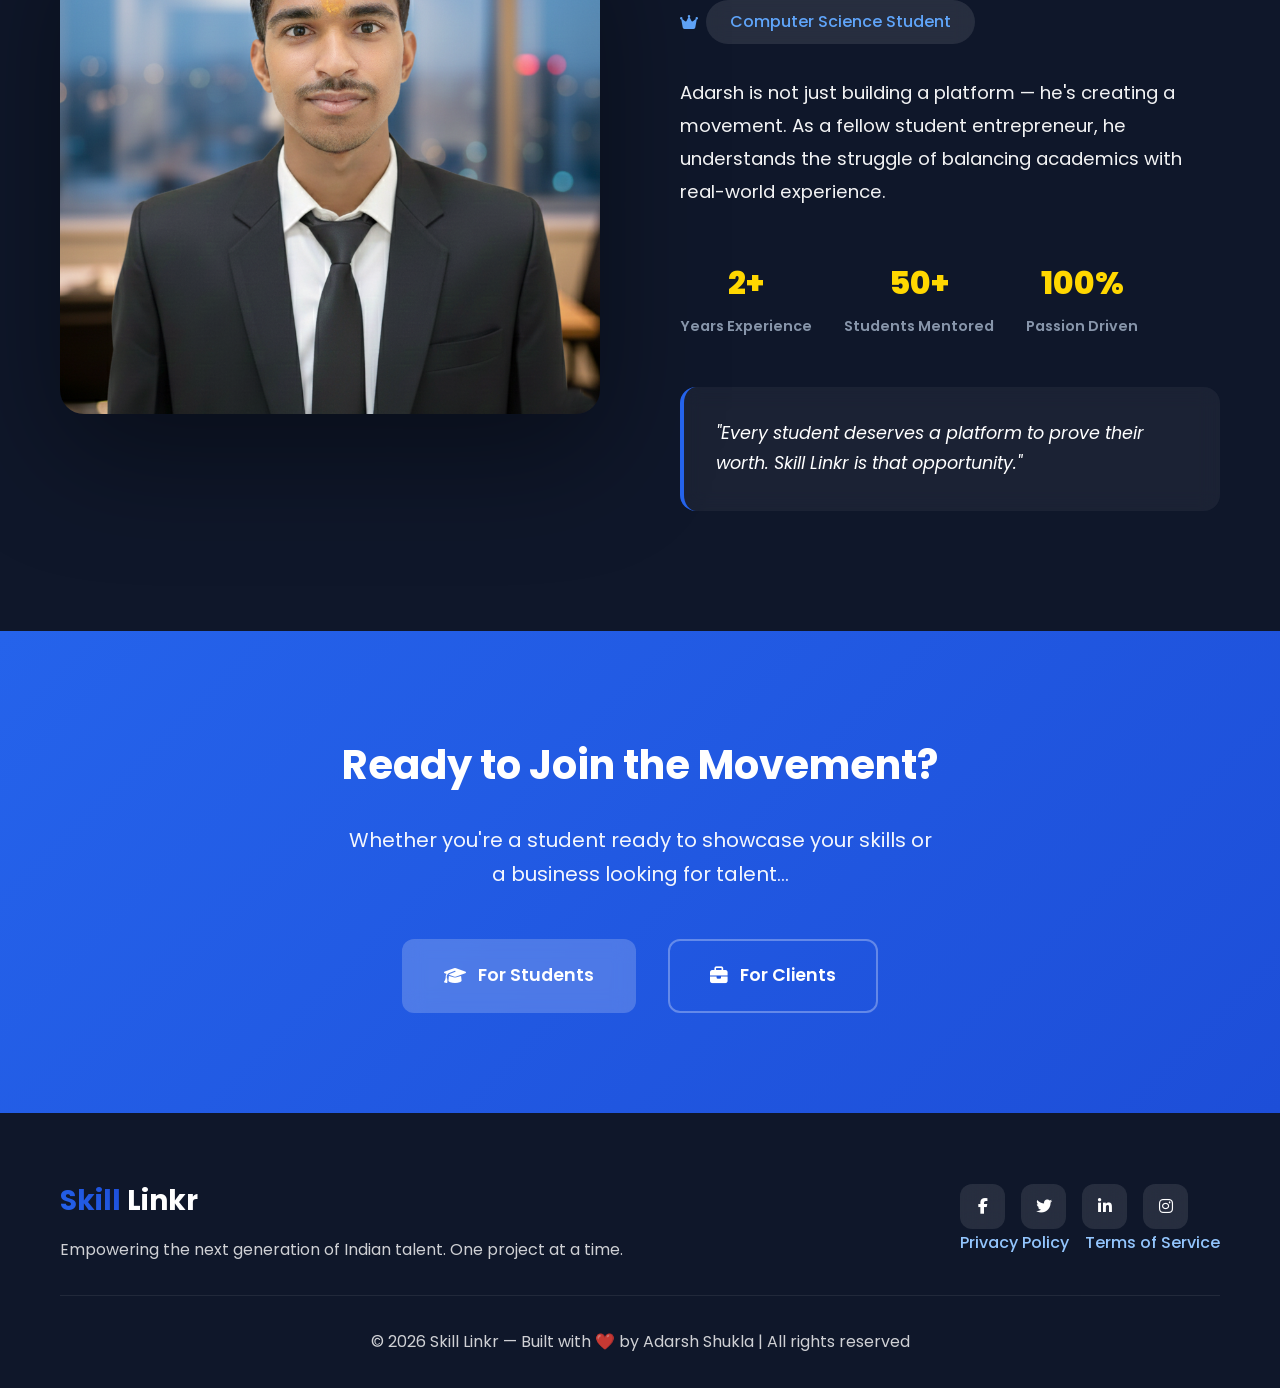
==== commit 7d57d6c1: "Update about.html" ====
--- a/about.html
+++ b/about.html
@@ -4,7 +4,7 @@
   <meta charset="UTF-8" />
   <meta name="viewport" content="width=device-width, initial-scale=1.0" />
   <title>About Us | Skill Linkr - Empowering Student Talent</title>
-  <meta name="description" content="Learn about Skill Linkr's mission to empower students through freelancing opportunities & connect businesses with affordable talent.">
+  <meta name="description" content="Learn about Skill Linkr's mission to empower students through freelancing opportunities and connect businesses with affordable talent.">
   <link href="https://fonts.googleapis.com/css2?family=Poppins:wght@300;400;500;600;700;800&display=swap" rel="stylesheet">
   <link rel="stylesheet" href="https://cdnjs.cloudflare.com/ajax/libs/font-awesome/6.4.0/css/all.min.css">
   <link rel="stylesheet" href="styleabout.css">
@@ -22,7 +22,7 @@
       <nav class="nav">
         <ul id="nav-menu">
           <li><a href="index.html">Home</a></li>
-          <li><a href="for-students.html">For Student</a></li>
+          <li><a href="for-students.html">For Students</a></li>
           <li><a href="for-client.html">For Clients</a></li>
           <li><a href="pricing.html">Pricing</a></li>
           <li><a href="contact.html">Contact</a></li>
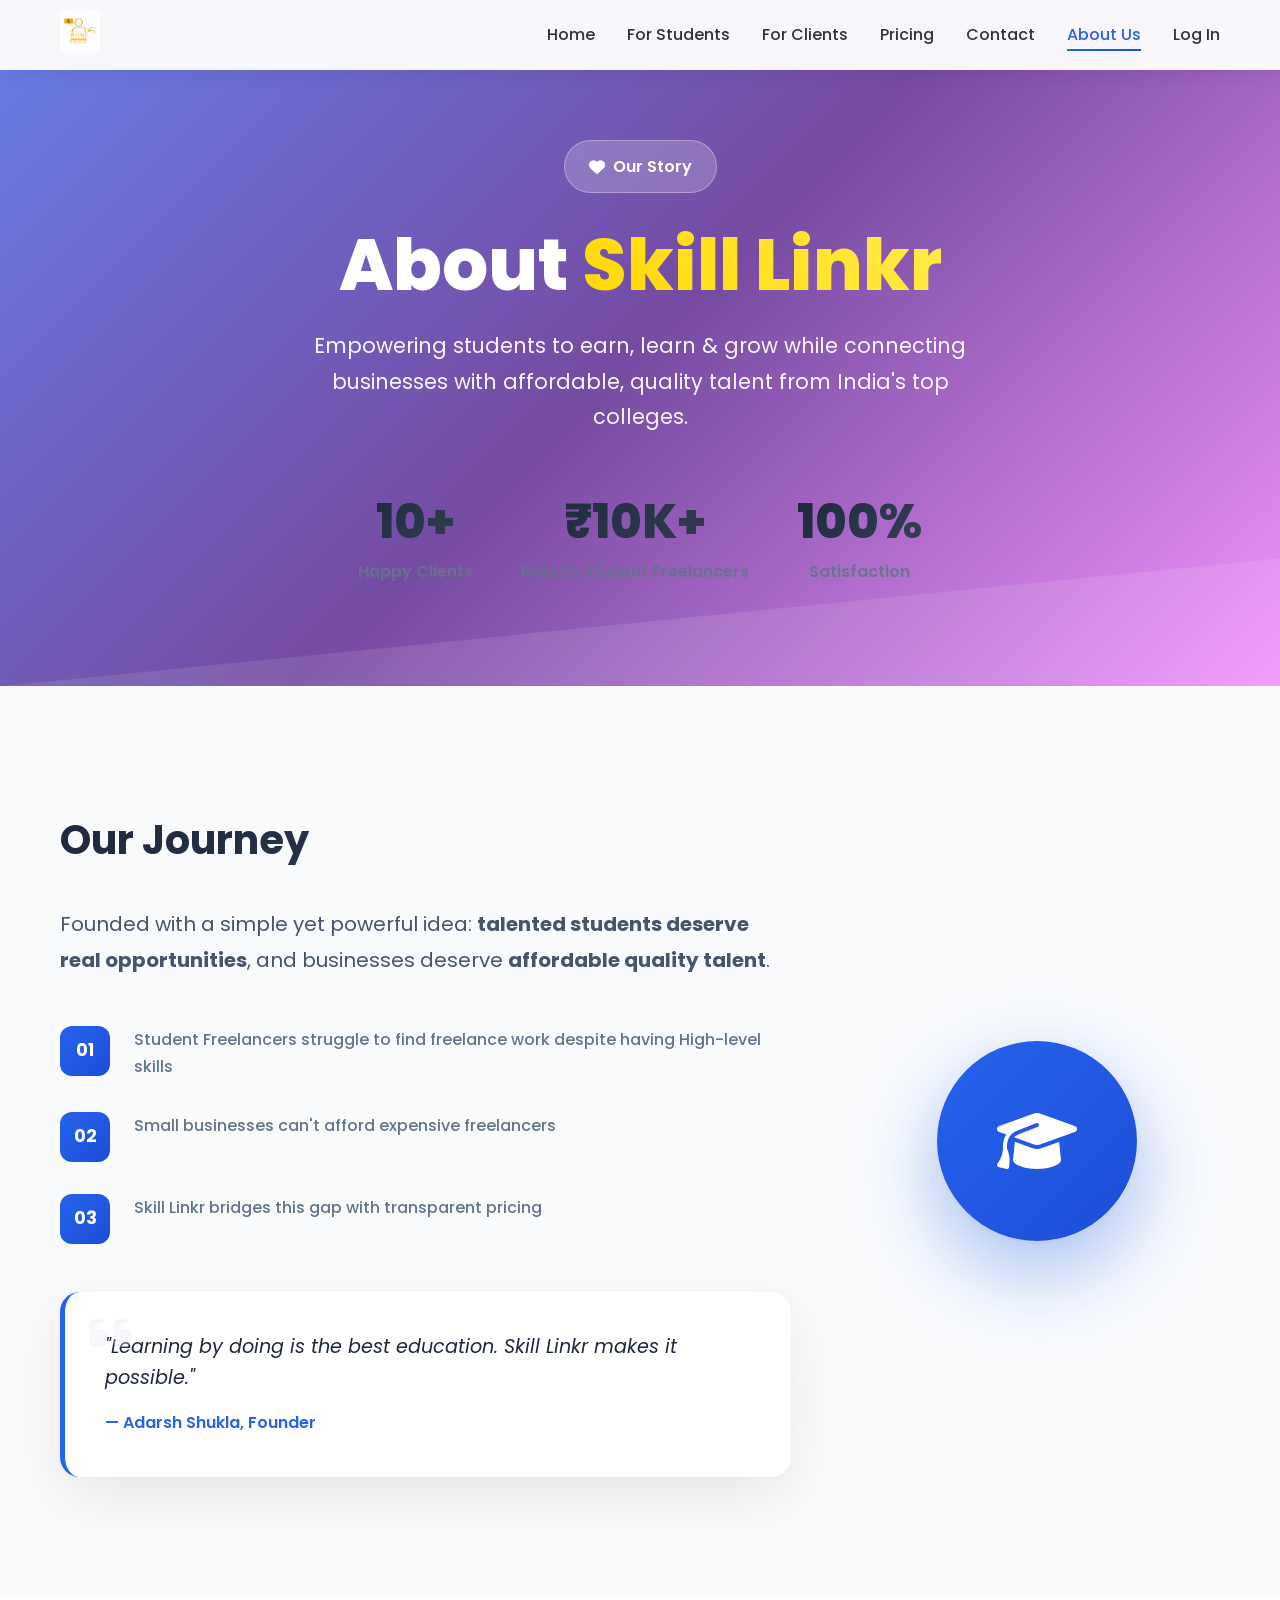
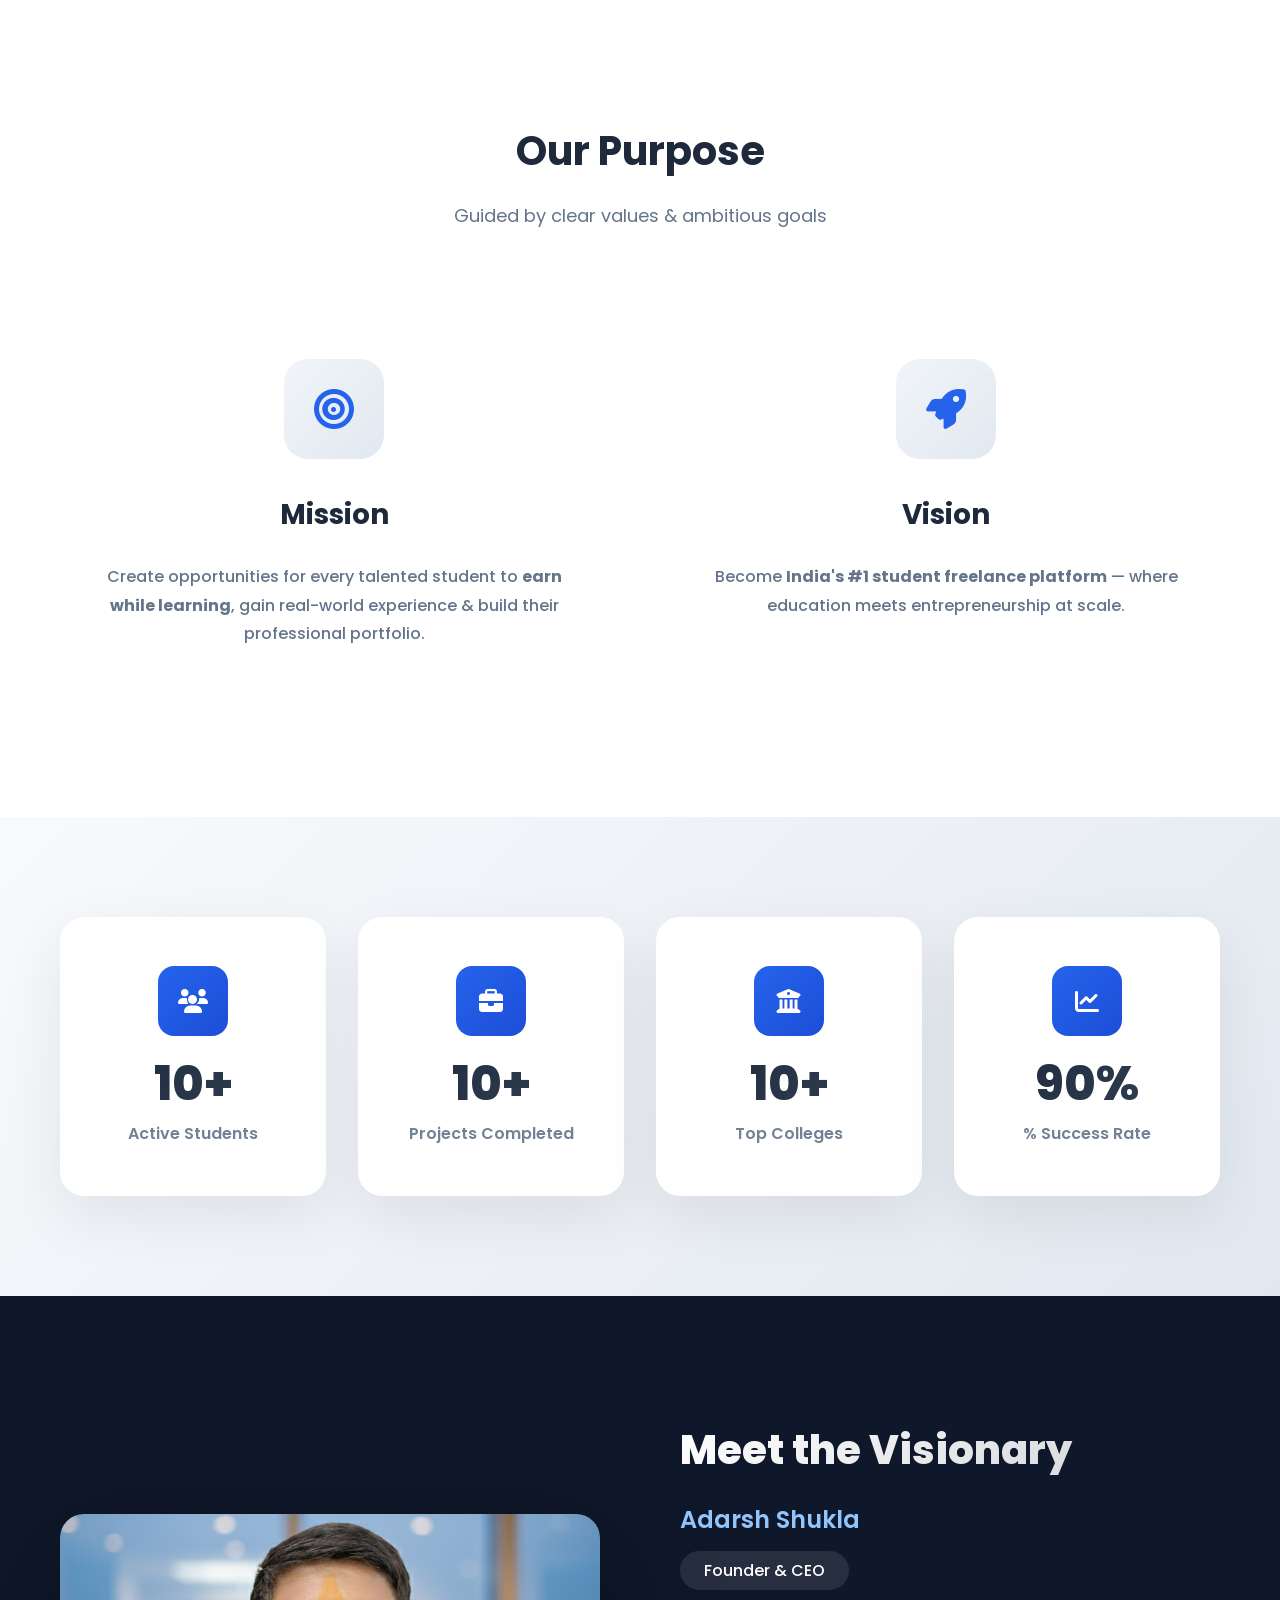
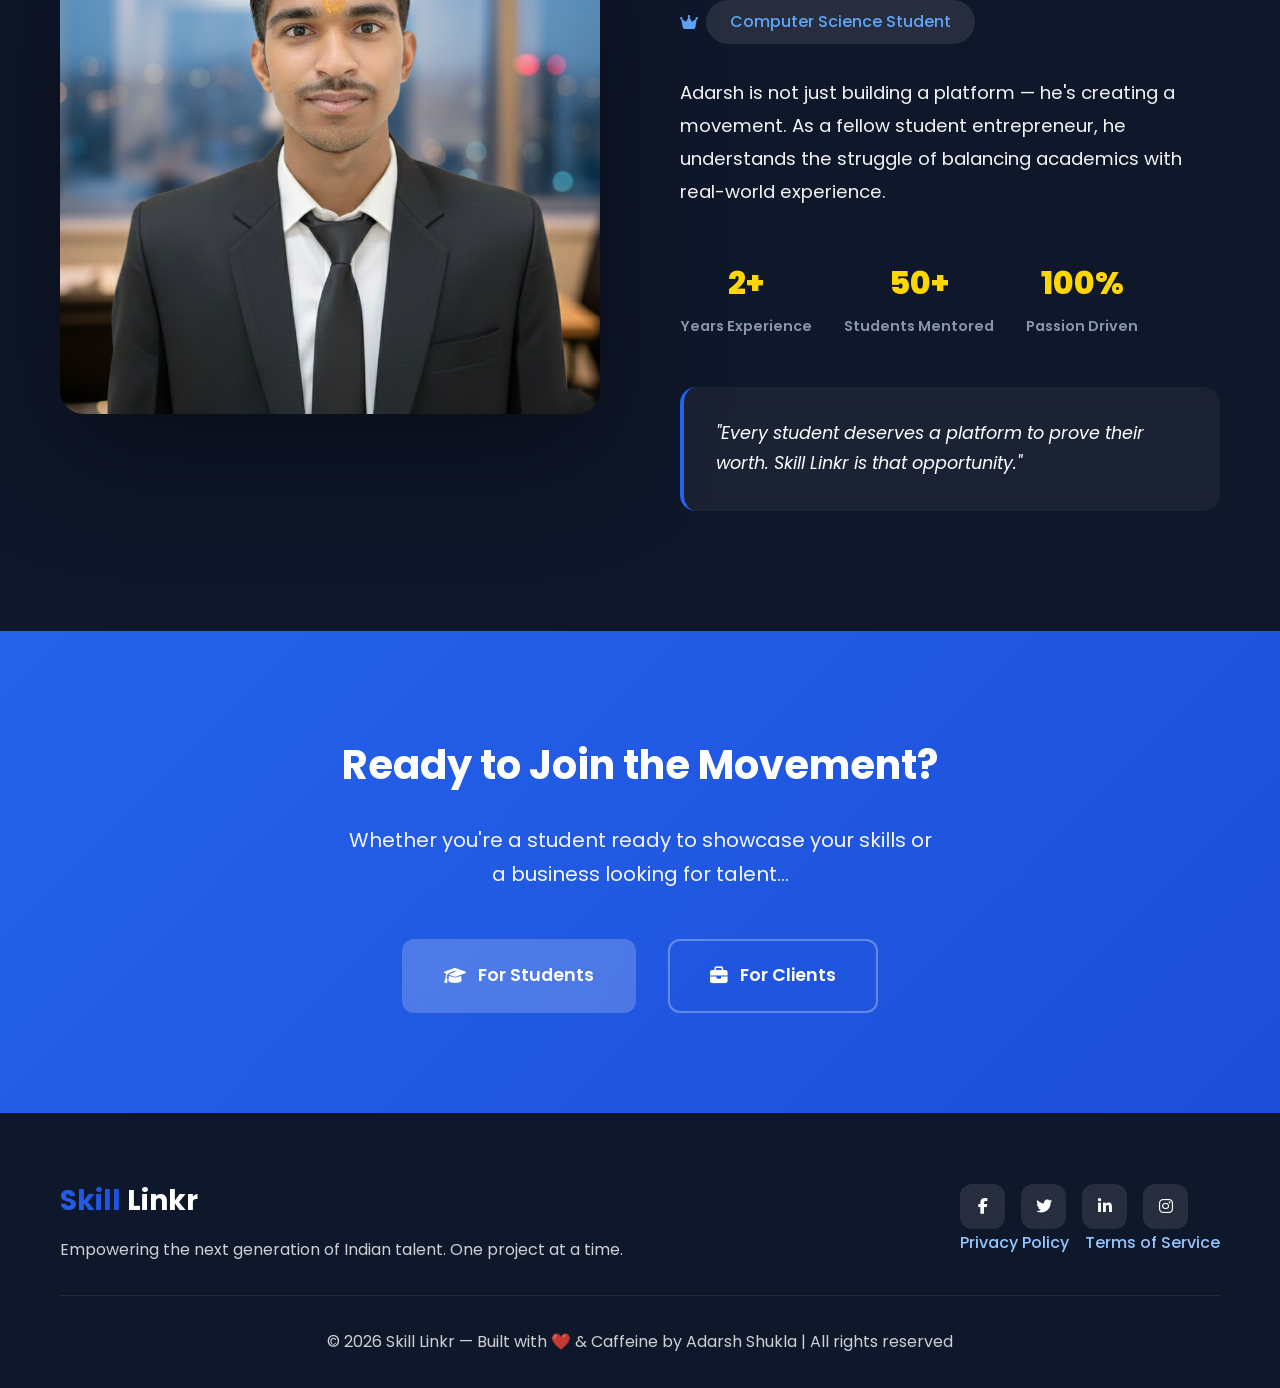
==== commit bf5ca303: "Update about.html" ====
--- a/about.html
+++ b/about.html
@@ -269,7 +269,7 @@
         </div>
       </div>
       <div class="footer-bottom">
-        <p>© 2026 Skill Linkr — Built with ❤️ by Adarsh Shukla | All rights reserved</p>
+        <p>© 2026 Skill Linkr — Built with ❤️ & Caffeine by Adarsh Shukla | All rights reserved</p>
       </div>
     </div>
   </footer>
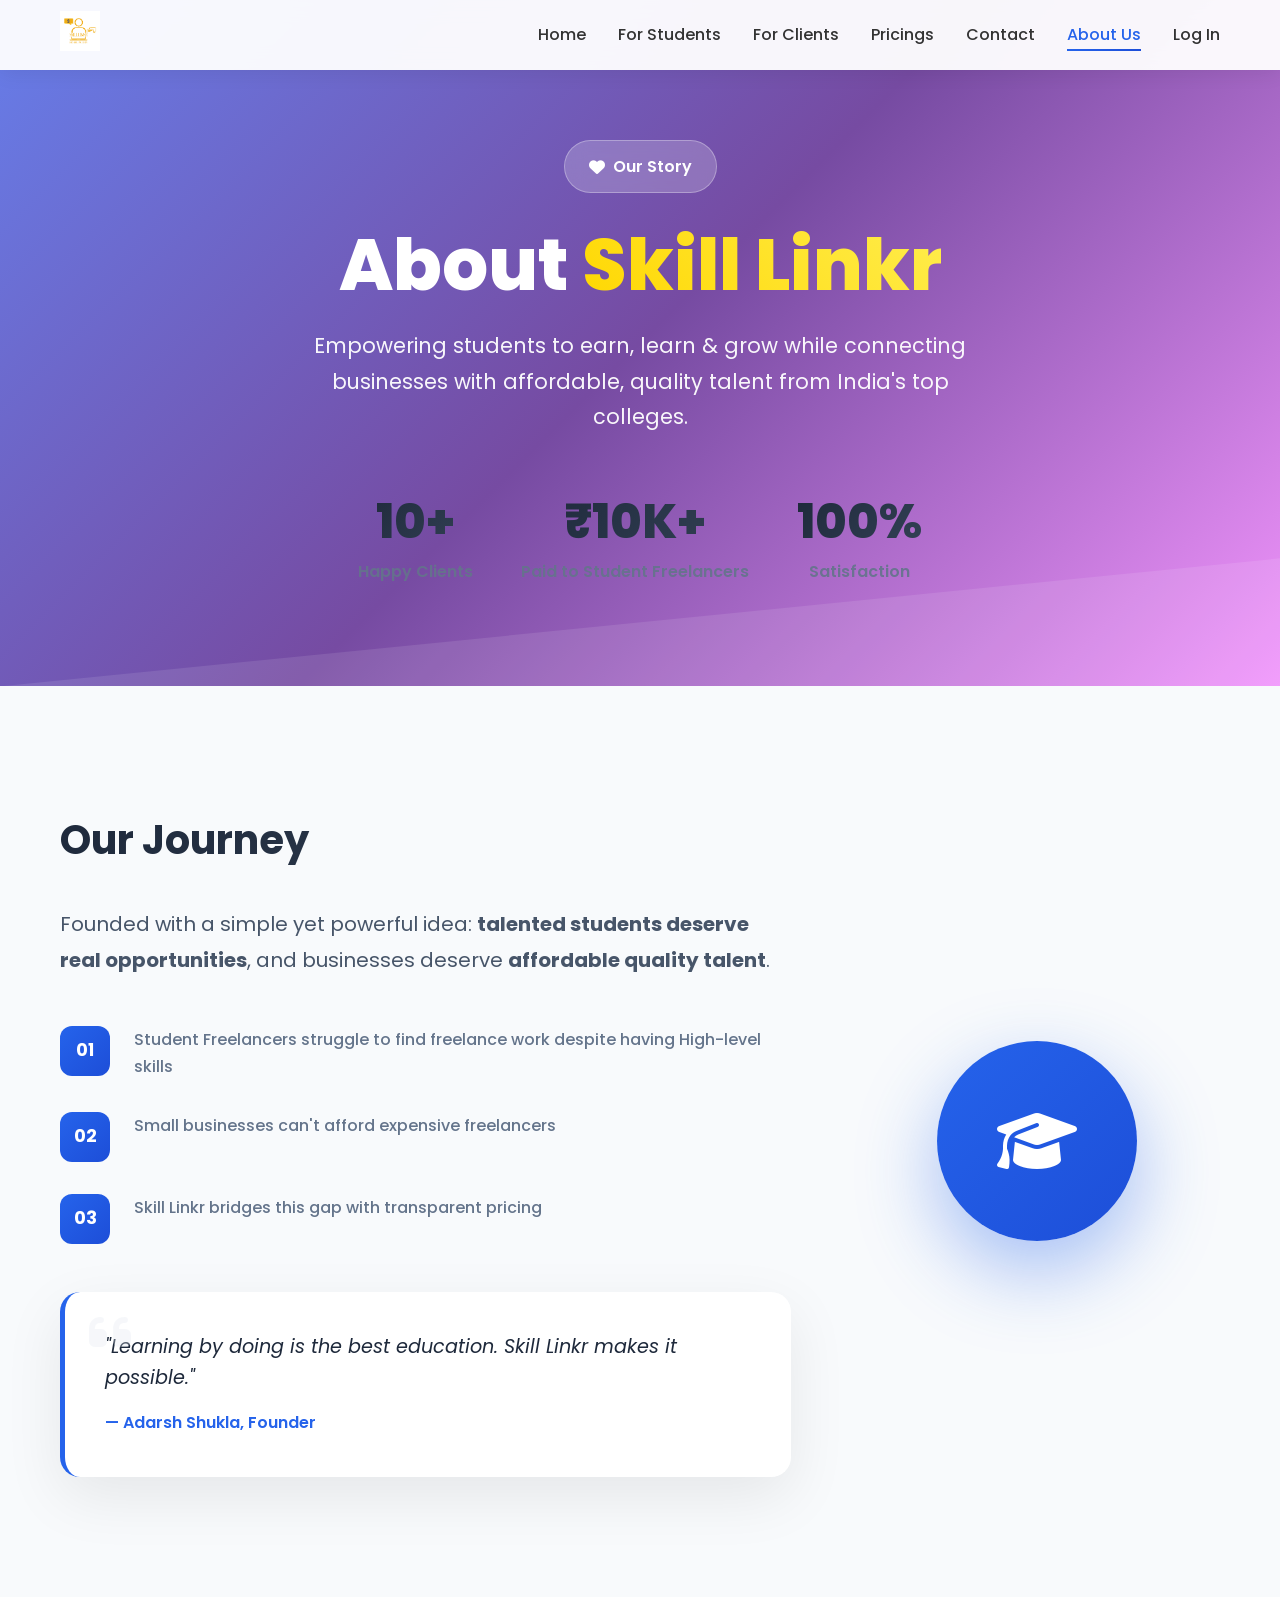
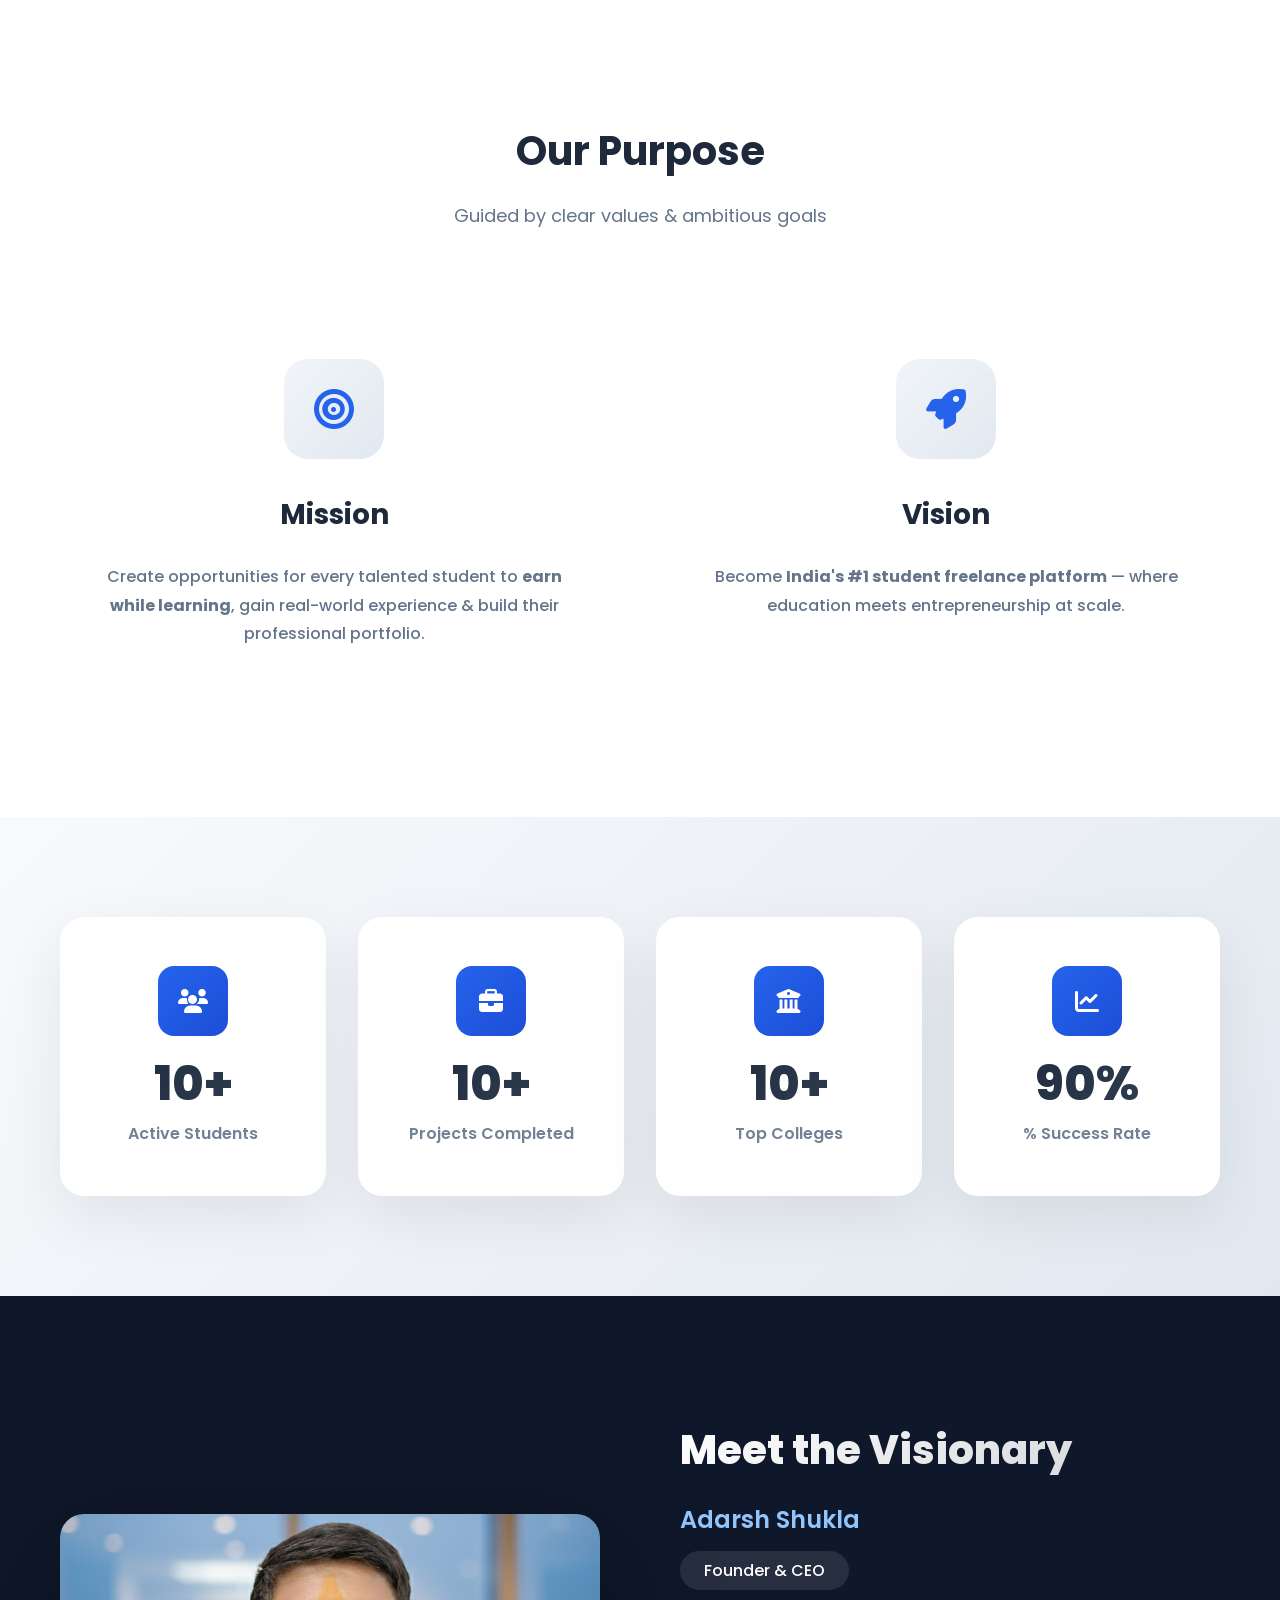
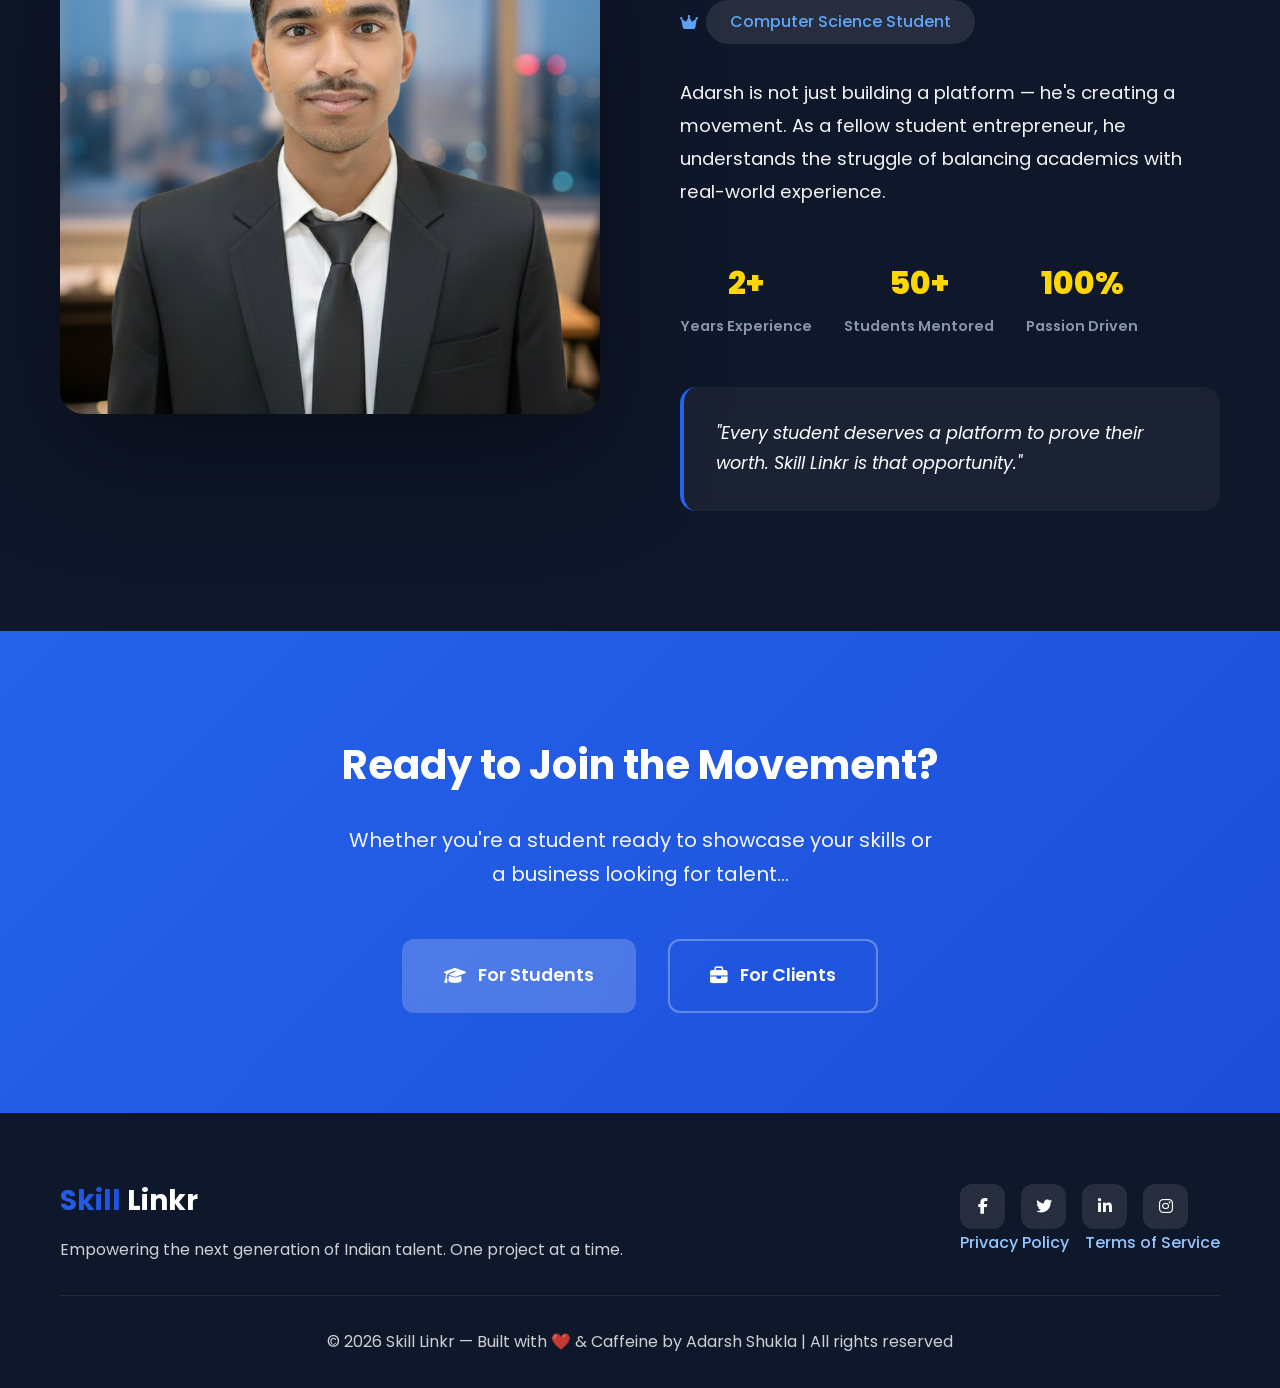
==== commit 4a623851: "Update about.html" ====
--- a/about.html
+++ b/about.html
@@ -24,7 +24,7 @@
           <li><a href="index.html">Home</a></li>
           <li><a href="for-students.html">For Students</a></li>
           <li><a href="for-client.html">For Clients</a></li>
-          <li><a href="pricing.html">Pricing</a></li>
+          <li><a href="pricing.html">Pricings</a></li>
           <li><a href="contact.html">Contact</a></li>
           <li><a href="about.html" class="active">About Us</a></li>
           <li><a href="login.html" id="log In">Log In</a></li>
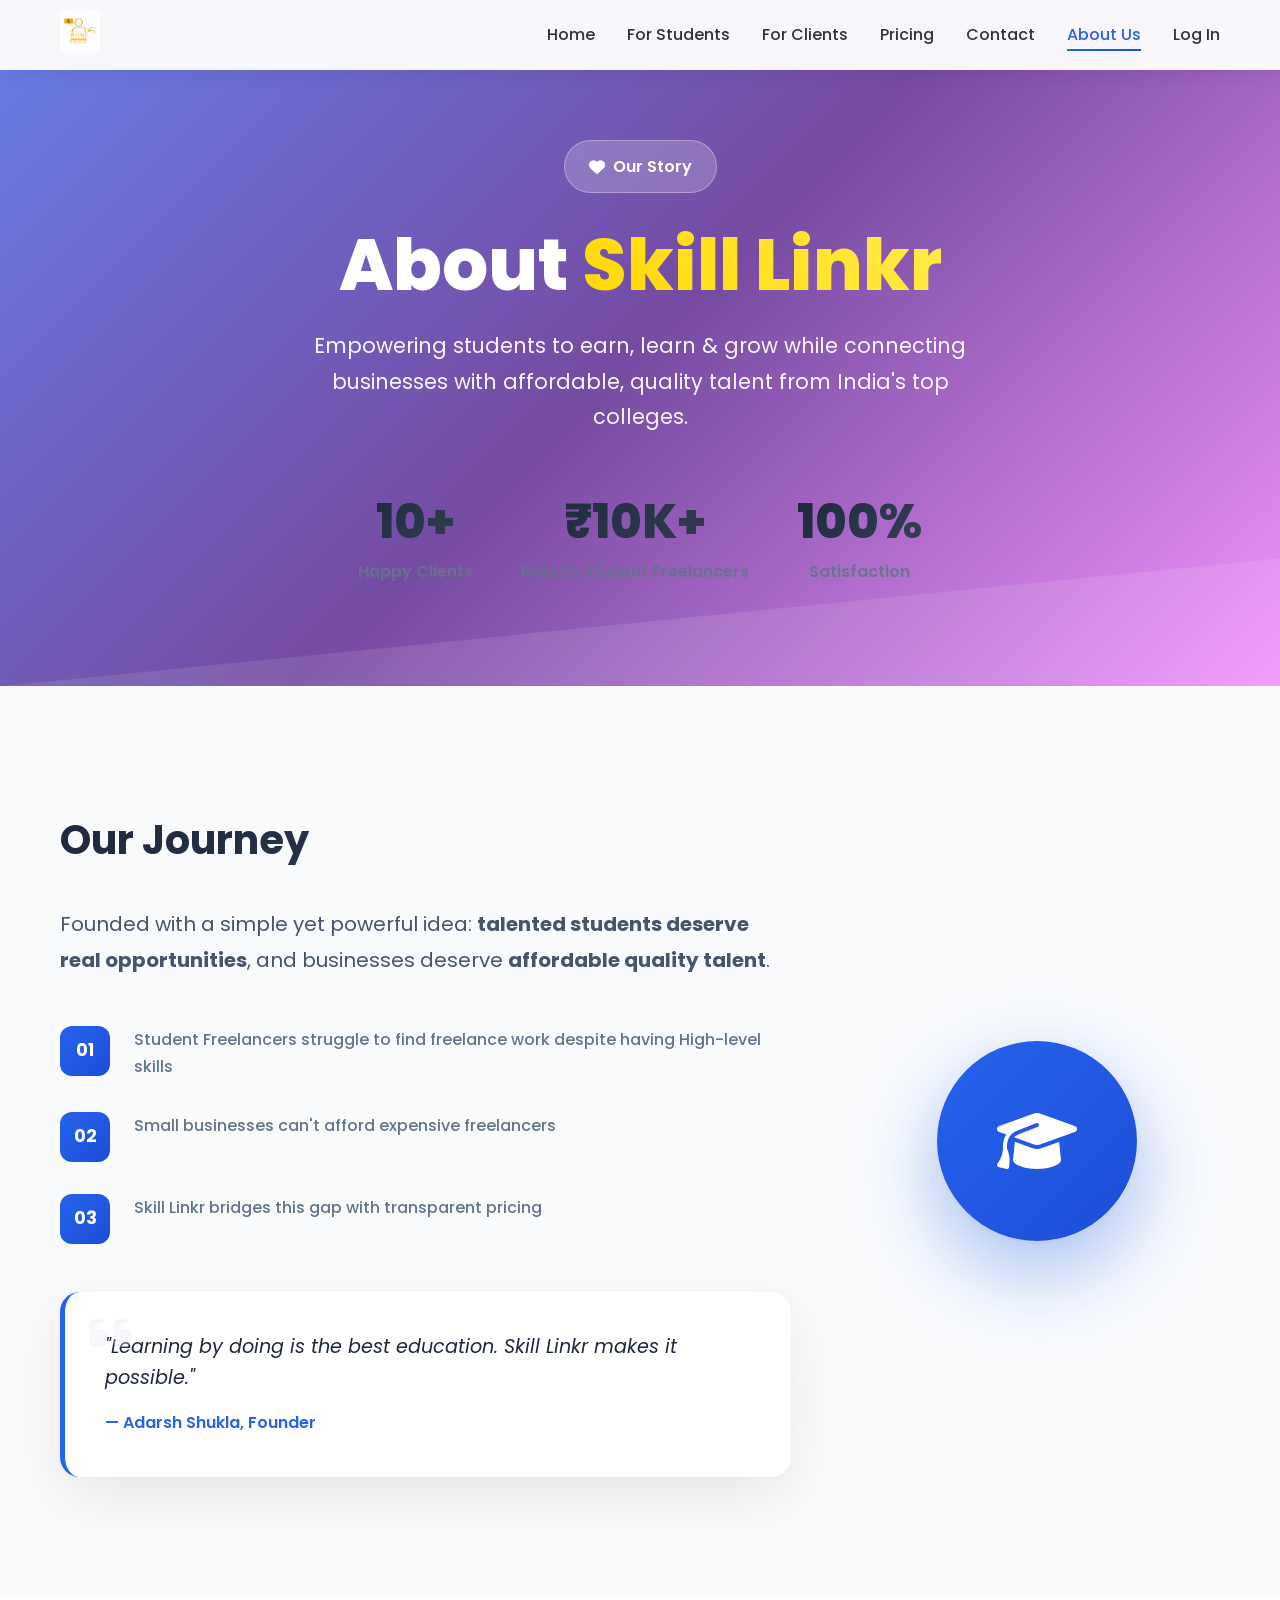
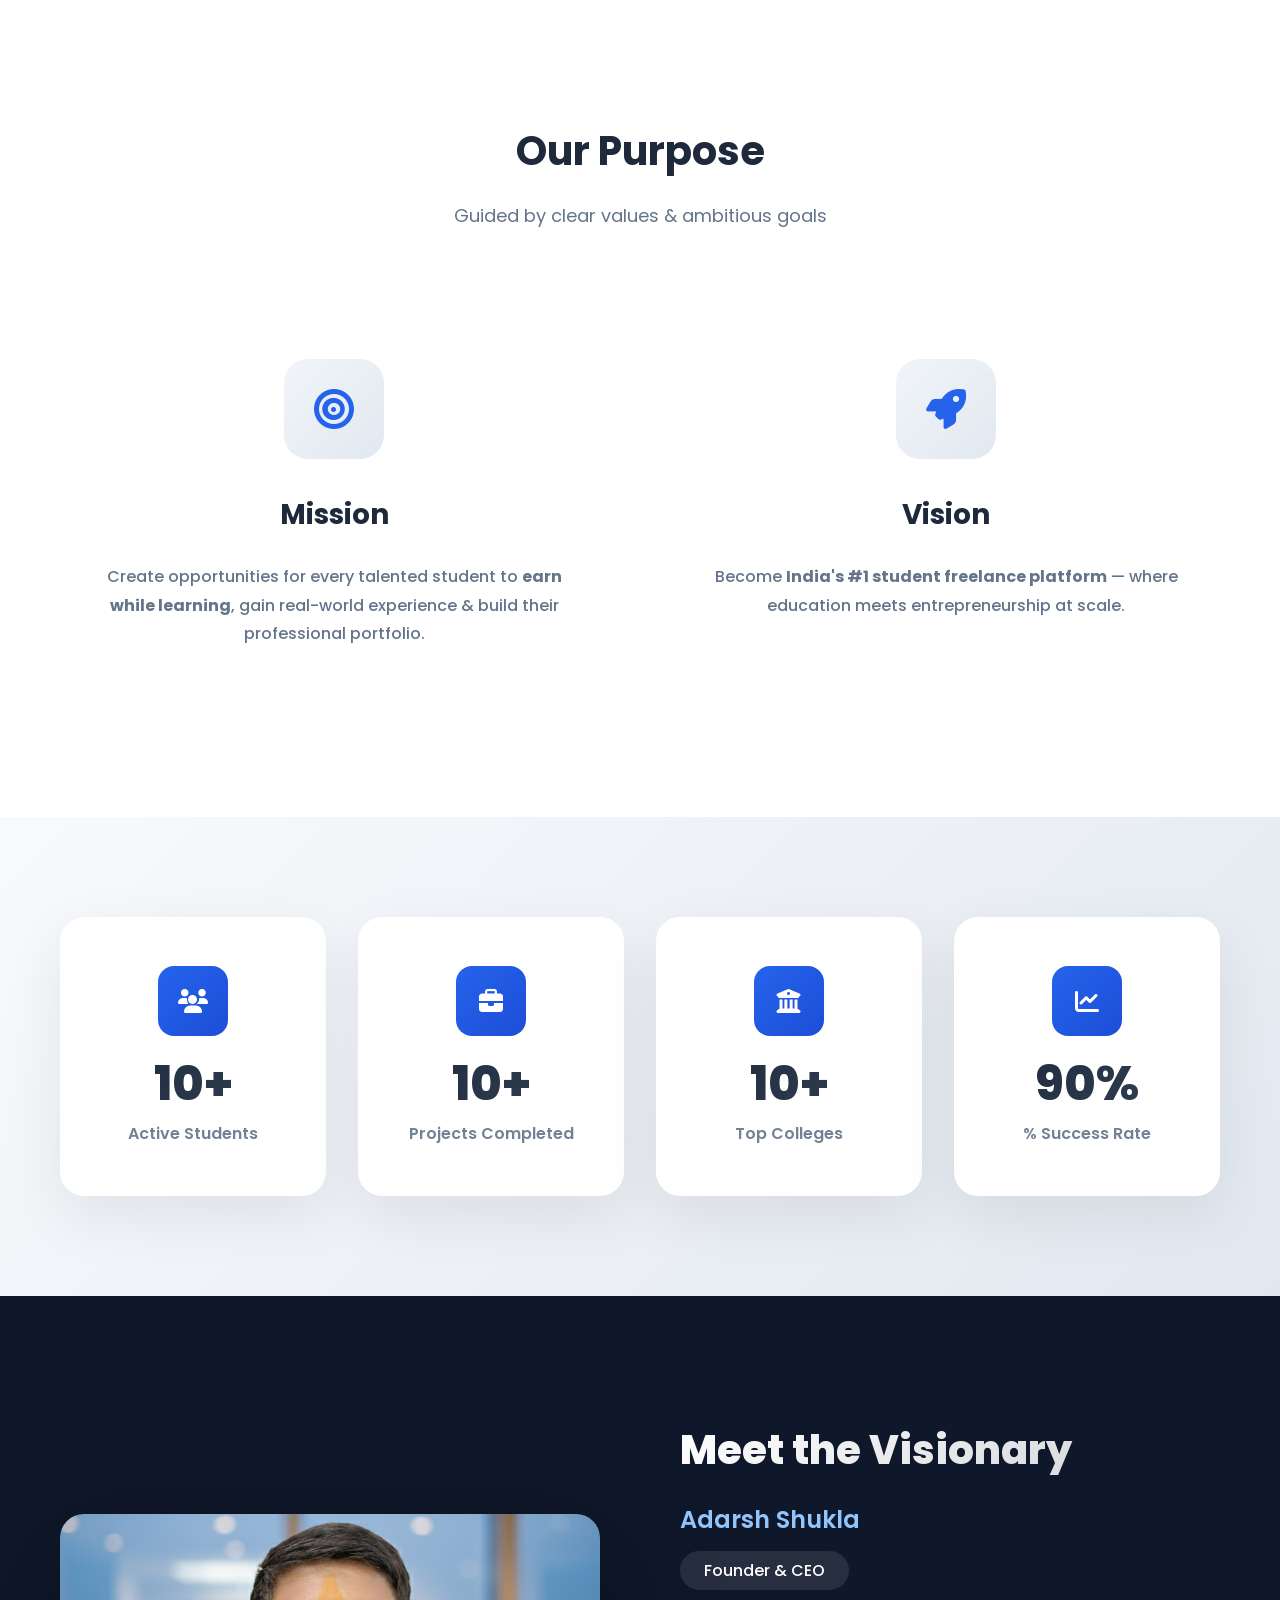
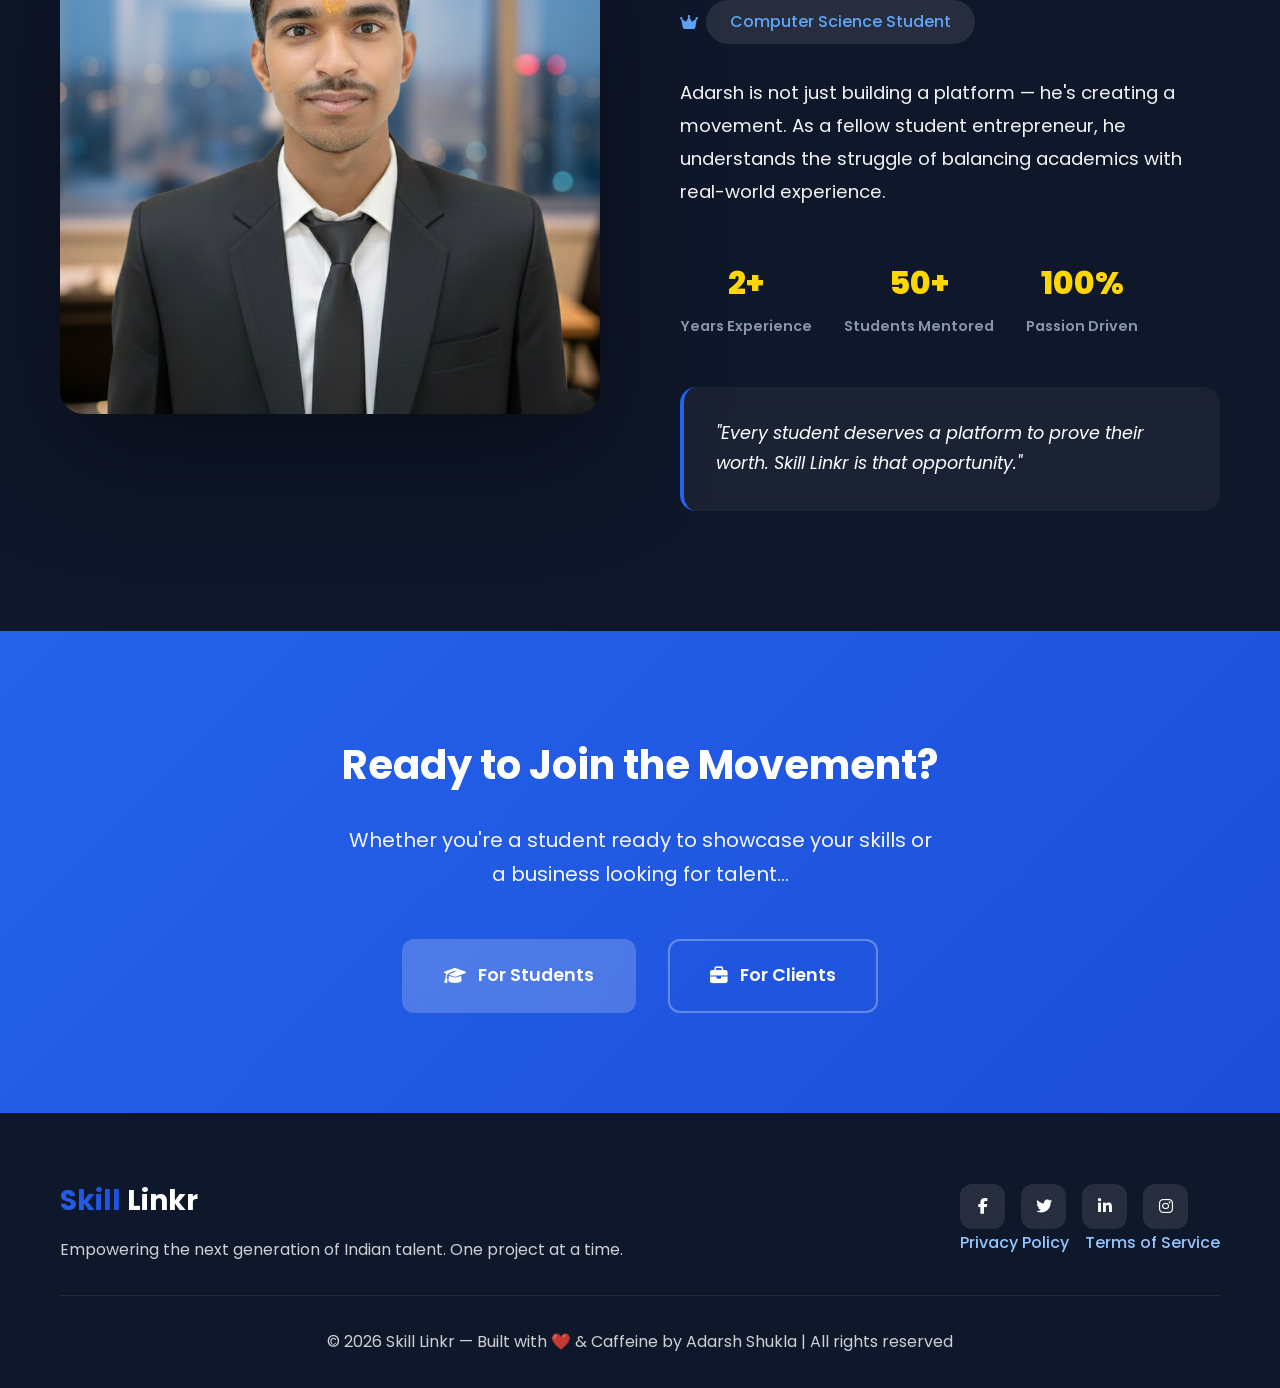
==== commit ba24a93c: "Update about.html" ====
--- a/about.html
+++ b/about.html
@@ -24,7 +24,7 @@
           <li><a href="index.html">Home</a></li>
           <li><a href="for-students.html">For Students</a></li>
           <li><a href="for-client.html">For Clients</a></li>
-          <li><a href="pricing.html">Pricings</a></li>
+          <li><a href="pricing.html">Pricing</a></li>
           <li><a href="contact.html">Contact</a></li>
           <li><a href="about.html" class="active">About Us</a></li>
           <li><a href="login.html" id="log In">Log In</a></li>
